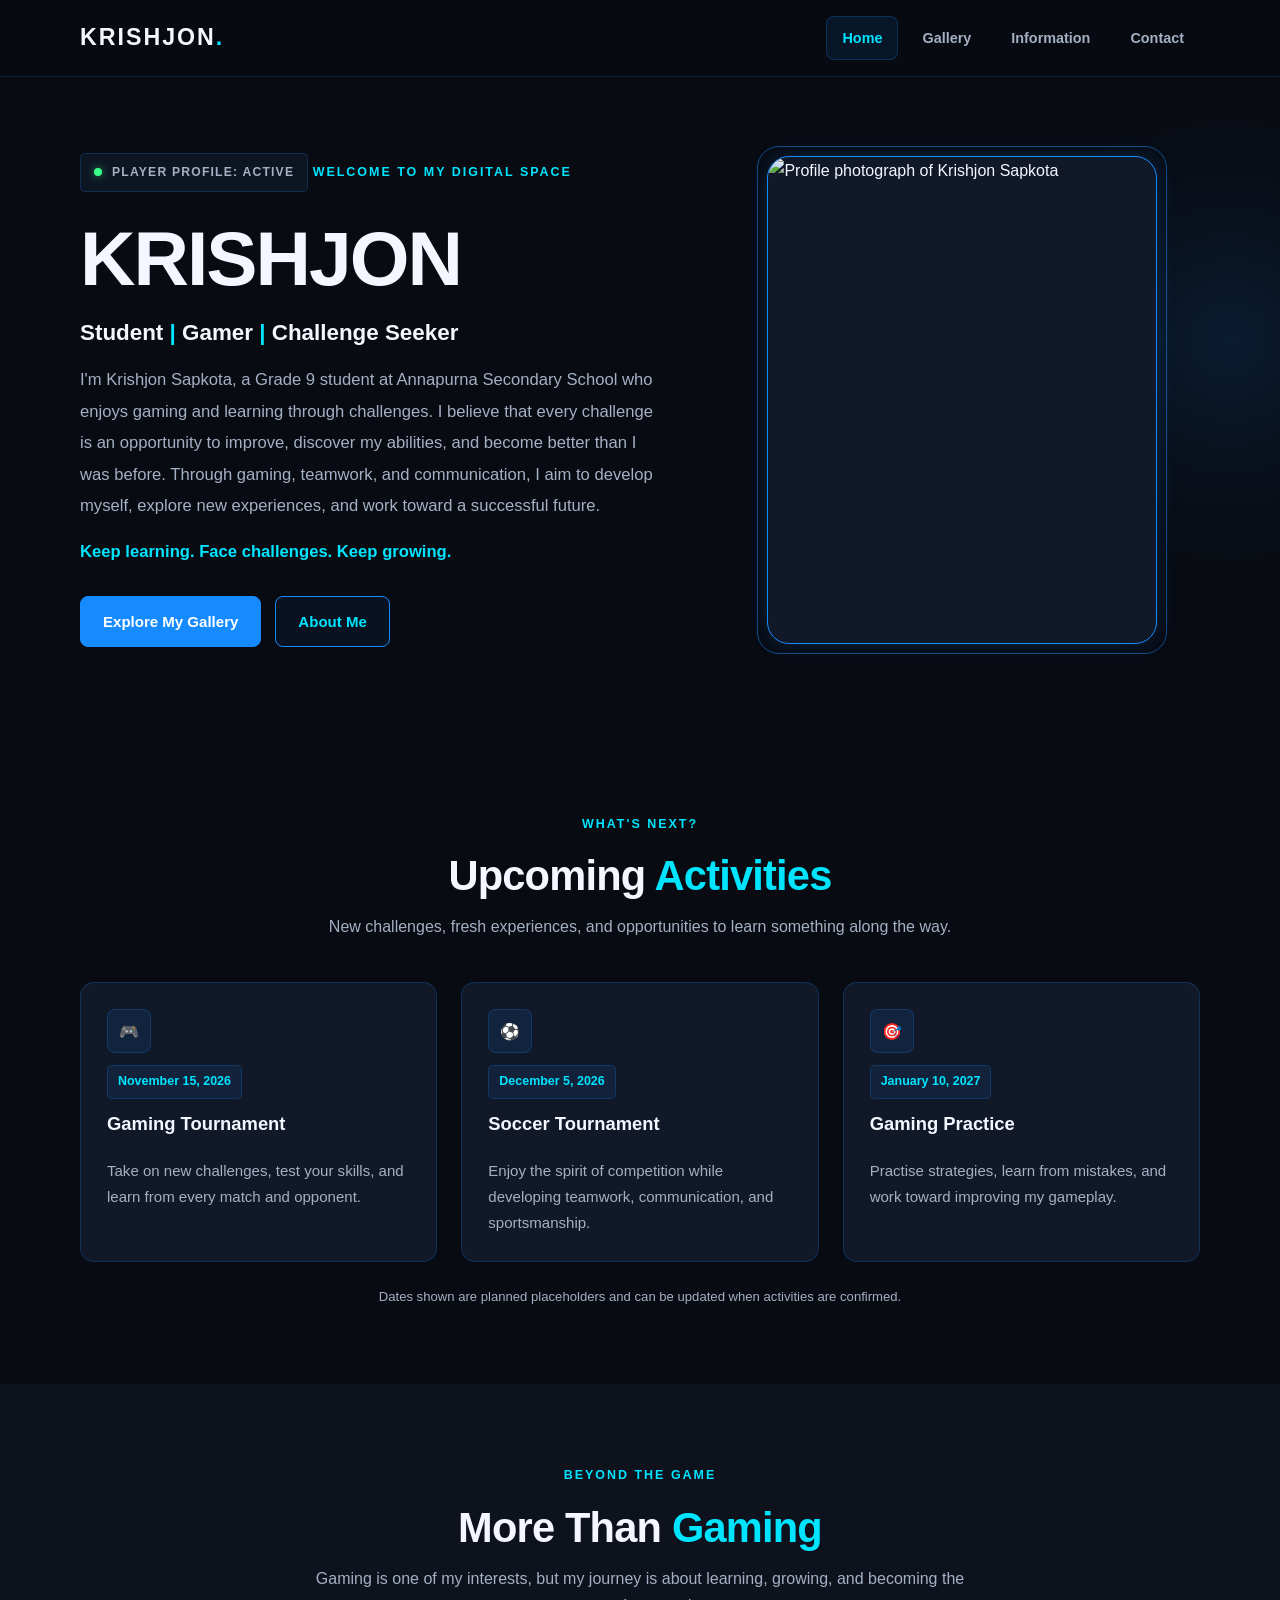
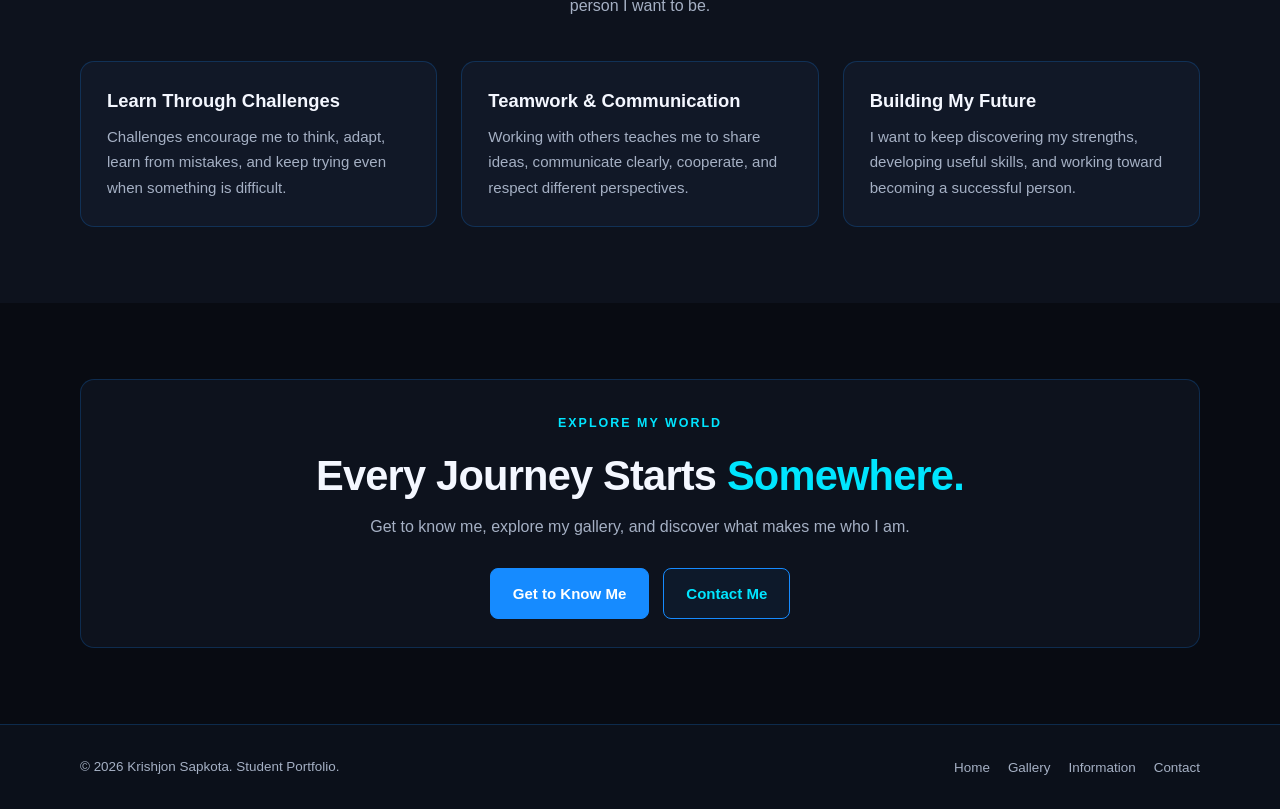
==== index.html @ f5bf1906 "Create index.html" ====
<!DOCTYPE html>
<html lang="en">

<head>
    <meta charset="UTF-8">

    <meta name="viewport" content="width=device-width, initial-scale=1.0">

    <meta name="description"
        content="Welcome to Krishjon Sapkota's personal portfolio. Discover his interests, gaming activities, education, and goals.">

    <meta name="theme-color" content="#080B12">

    <title>KRISHJON | Home</title>

    <link rel="stylesheet" href="style.css">
</head>

<body>

    <!-- Skip link for keyboard accessibility -->
    <a class="skip-link" href="#main-content">
        Skip to main content
    </a>


    <!-- ==============================
         NAVIGATION BAR
    =============================== -->

    <header class="navbar">

        <nav class="nav-container" aria-label="Main navigation">

            <!-- Website brand -->
            <a href="index.html" class="logo" aria-label="KRISHJON Home">
                KRISHJON<span class="accent">.</span>
            </a>


            <!-- Main navigation links -->
            <ul class="nav-links">

                <li>
                    <a href="index.html" class="active" aria-current="page">
                        Home
                    </a>
                </li>

                <li>
                    <a href="gallery.html">
                        Gallery
                    </a>
                </li>

                <li>
                    <a href="information.html">
                        Information
                    </a>
                </li>

                <li>
                    <a href="contact.html">
                        Contact
                    </a>
                </li>

            </ul>

        </nav>

    </header>



    <!-- ==============================
         MAIN CONTENT
    =============================== -->

    <main id="main-content">


        <!-- ==============================
             HERO / WELCOME SECTION
        =============================== -->

        <section class="hero">

            <div class="container hero-grid">


                <!-- Introduction -->
                <div class="hero-content">

                    <!-- Gaming status -->
                    <div class="player-status">

                        <span class="status-dot"
                            aria-hidden="true"></span>

                        <span>Player Profile: Active</span>

                    </div>


                    <!-- Main heading -->
                    <p class="eyebrow">
                        Welcome to my digital space
                    </p>

                    <h1 class="hero-title">
                        KRISHJON
                    </h1>


                    <!-- Student identity -->
                    <h2 class="hero-intro">
                        Student <span class="accent">|</span>
                        Gamer <span class="accent">|</span>
                        Challenge Seeker
                    </h2>


                    <!-- Personal introduction -->
                    <p class="hero-description">

                        I'm Krishjon Sapkota, a Grade 9 student at
                        Annapurna Secondary School who enjoys gaming
                        and learning through challenges.

                        I believe that every challenge is an
                        opportunity to improve, discover my abilities,
                        and become better than I was before.

                        Through gaming, teamwork, and communication,
                        I aim to develop myself, explore new
                        experiences, and work toward a successful future.

                    </p>


                    <!-- Personal motto -->
                    <p class="hero-description" style="margin-top: 14px;">

                        <strong class="accent">
                            Keep learning. Face challenges. Keep growing.
                        </strong>

                    </p>


                    <!-- Navigation buttons -->
                    <div class="button-group">

                        <a href="gallery.html" class="btn btn-primary">
                            Explore My Gallery
                        </a>

                        <a href="information.html"
                            class="btn btn-secondary">

                            About Me

                        </a>

                    </div>

                </div>



                <!-- Profile photograph -->
                <div class="hero-image-wrapper">

                    <!--
                        Replace profile.webp with your actual
                        photograph's filename if it is different.

                        Keep your photograph inside the images folder.
                    -->

                    <img
                        src="images/profile.webp"
                        alt="Profile photograph of Krishjon Sapkota"
                        class="hero-image"
                        width="600"
                        height="750"
                        fetchpriority="high"
                    >

                </div>


            </div>

        </section>



        <!-- ==============================
             UPCOMING ACTIVITIES
        =============================== -->

        <section class="section" id="activities">

            <div class="container">


                <!-- Section heading -->
                <div class="section-header">

                    <span class="eyebrow">
                        What's Next?
                    </span>

                    <h2 class="section-title">
                        Upcoming <span class="accent">Activities</span>
                    </h2>

                    <p class="section-description">

                        New challenges, fresh experiences, and
                        opportunities to learn something along the way.

                    </p>

                </div>



                <!-- Activity cards -->
                <div class="card-grid">


                    <!-- Activity 1 -->
                    <article class="card activity-card">

                        <div class="activity-icon"
                            aria-hidden="true">

                            🎮

                        </div>

                        <span class="activity-date">
                            November 15, 2026
                        </span>

                        <h3 class="card-title">
                            Gaming Tournament
                        </h3>

                        <p class="card-description">

                            Take on new challenges, test your skills,
                            and learn from every match and opponent.

                        </p>

                    </article>



                    <!-- Activity 2 -->
                    <article class="card activity-card">

                        <div class="activity-icon"
                            aria-hidden="true">

                            ⚽

                        </div>

                        <span class="activity-date">
                            December 5, 2026
                        </span>

                        <h3 class="card-title">
                            Soccer Tournament
                        </h3>

                        <p class="card-description">

                            Enjoy the spirit of competition while
                            developing teamwork, communication,
                            and sportsmanship.

                        </p>

                    </article>



                    <!-- Activity 3 -->
                    <article class="card activity-card">

                        <div class="activity-icon"
                            aria-hidden="true">

                            🎯

                        </div>

                        <span class="activity-date">
                            January 10, 2027
                        </span>

                        <h3 class="card-title">
                            Gaming Practice
                        </h3>

                        <p class="card-description">

                            Practise strategies, learn from mistakes,
                            and work toward improving my gameplay.

                        </p>

                    </article>


                </div>


                <!-- Small clarification about the dates -->
                <p class="section-description text-center"
                    style="margin-top: 24px; font-size: 0.82rem;">

                    Dates shown are planned placeholders and can
                    be updated when activities are confirmed.

                </p>


            </div>

        </section>



        <!-- ==============================
             PERSONAL VALUES SECTION
        =============================== -->

        <section class="section"
            style="background-color: var(--bg-secondary);">

            <div class="container">


                <div class="section-header">

                    <span class="eyebrow">
                        Beyond the Game
                    </span>

                    <h2 class="section-title">
                        More Than <span class="accent">Gaming</span>
                    </h2>

                    <p class="section-description">

                        Gaming is one of my interests, but my journey
                        is about learning, growing, and becoming
                        the person I want to be.

                    </p>

                </div>



                <div class="card-grid">


                    <!-- Value 1 -->
                    <article class="card">

                        <h3 class="card-title">
                            Learn Through Challenges
                        </h3>

                        <p class="card-description">

                            Challenges encourage me to think,
                            adapt, learn from mistakes, and keep trying
                            even when something is difficult.

                        </p>

                    </article>



                    <!-- Value 2 -->
                    <article class="card">

                        <h3 class="card-title">
                            Teamwork & Communication
                        </h3>

                        <p class="card-description">

                            Working with others teaches me to share
                            ideas, communicate clearly, cooperate,
                            and respect different perspectives.

                        </p>

                    </article>



                    <!-- Value 3 -->
                    <article class="card">

                        <h3 class="card-title">
                            Building My Future
                        </h3>

                        <p class="card-description">

                            I want to keep discovering my strengths,
                            developing useful skills, and working
                            toward becoming a successful person.

                        </p>

                    </article>


                </div>

            </div>

        </section>



        <!-- ==============================
             FINAL CALL TO ACTION
        =============================== -->

        <section class="section">

            <div class="container">

                <div class="neon-panel text-center">

                    <span class="eyebrow">
                        Explore My World
                    </span>

                    <h2 class="section-title">
                        Every Journey Starts <span class="accent">Somewhere.</span>
                    </h2>

                    <p class="section-description">

                        Get to know me, explore my gallery,
                        and discover what makes me who I am.

                    </p>


                    <div class="button-group"
                        style="justify-content: center;">

                        <a href="information.html"
                            class="btn btn-primary">

                            Get to Know Me

                        </a>

                        <a href="contact.html"
                            class="btn btn-secondary">

                            Contact Me

                        </a>

                    </div>

                </div>

            </div>

        </section>


    </main>



    <!-- ==============================
         FOOTER
    =============================== -->

    <footer class="footer">

        <div class="footer-container">


            <!-- Copyright and ownership -->
            <p class="footer-copy">

                &copy; 2026 Krishjon Sapkota.
                Student Portfolio.

            </p>



            <!-- Footer navigation -->
            <nav aria-label="Footer navigation">

                <ul class="footer-links">

                    <li>
                        <a href="index.html" aria-current="page">
                            Home
                        </a>
                    </li>

                    <li>
                        <a href="gallery.html">
                            Gallery
                        </a>
                    </li>

                    <li>
                        <a href="information.html">
                            Information
                        </a>
                    </li>

                    <li>
                        <a href="contact.html">
                            Contact
                        </a>
                    </li>

                </ul>

            </nav>


        </div>

    </footer>


</body>

  </html>
---- style.css ----
/* =====================================================
   KRISHJON — CYBERPUNK NEON PORTFOLIO
   Shared stylesheet for all four HTML pages
   Theme: Black + Electric Blue + Neon Cyan
   Technologies: HTML5 + CSS3
===================================================== */


/* =====================================================
   1. DESIGN VARIABLES
===================================================== */

:root {
    /* Main colors */
    --bg: #080B12;
    --bg-secondary: #0D121D;
    --surface: #111827;
    --surface-hover: #172338;

    /* Neon colors */
    --blue: #168BFF;
    --blue-dark: #0865C9;
    --cyan: #00E5FF;
    --green: #39FF88;

    /* Text colors */
    --text: #F4F7FF;
    --text-muted: #A5B0C4;
    --text-dark: #65738B;

    /* Borders and effects */
    --border: rgba(22, 139, 255, 0.22);
    --border-hover: rgba(0, 229, 255, 0.65);
    --blue-glow: 0 0 20px rgba(22, 139, 255, 0.18);
    --cyan-glow: 0 0 20px rgba(0, 229, 255, 0.20);

    /* Layout */
    --container: 1120px;
    --navbar-height: 76px;

    /* Corners */
    --radius-small: 8px;
    --radius-medium: 14px;
    --radius-large: 22px;

    /* Animation */
    --transition: 0.25s ease;
}


/* =====================================================
   2. RESET AND GLOBAL STYLES
===================================================== */

* {
    margin: 0;
    padding: 0;
    box-sizing: border-box;
}

html {
    scroll-behavior: smooth;
    scroll-padding-top: calc(var(--navbar-height) + 20px);
}

body {
    min-height: 100vh;
    overflow-x: hidden;

    display: flex;
    flex-direction: column;

    background-color: var(--bg);
    color: var(--text);

    font-family: Arial, Helvetica, sans-serif;
    font-size: 16px;
    line-height: 1.7;

    -webkit-font-smoothing: antialiased;
}

body,
button,
input,
select,
textarea {
    font-family: Arial, Helvetica, sans-serif;
}

main {
    flex: 1;
    width: 100%;
}

img {
    display: block;
    max-width: 100%;
    height: auto;
}

a {
    color: inherit;
    text-decoration: none;
}

button,
input,
select,
textarea {
    font-size: inherit;
}

button,
select {
    cursor: pointer;
}

button,
a,
input,
select,
textarea {
    -webkit-tap-highlight-color: transparent;
}

ul,
ol {
    list-style-position: inside;
}

::selection {
    color: var(--text);
    background: var(--blue-dark);
}


/* =====================================================
   3. ACCESSIBILITY AND KEYBOARD FOCUS
===================================================== */

a:focus-visible,
button:focus-visible,
input:focus-visible,
select:focus-visible,
textarea:focus-visible {
    outline: 3px solid var(--cyan);
    outline-offset: 4px;
}


/* Skip link: useful for keyboard navigation */

.skip-link {
    position: absolute;
    top: -100px;
    left: 16px;
    z-index: 2000;

    padding: 10px 16px;

    color: var(--text);
    background: var(--blue-dark);

    border-radius: var(--radius-small);
}

.skip-link:focus {
    top: 12px;
}


/* =====================================================
   4. REUSABLE LAYOUT
===================================================== */

.container {
    width: min(var(--container), calc(100% - 48px));
    margin-inline: auto;
}

.section {
    padding-block: 76px;
}

.section-header {
    max-width: 680px;
    margin: 0 auto 42px;
    text-align: center;
}

.section-title {
    margin-bottom: 12px;

    color: var(--text);
    font-size: clamp(1.8rem, 4vw, 2.6rem);
    line-height: 1.2;
    letter-spacing: -0.8px;
}

.section-description {
    color: var(--text-muted);
    font-size: 1rem;
}

.accent {
    color: var(--cyan);
}

.muted {
    color: var(--text-muted);
}

.text-center {
    text-align: center;
}


/* Small decorative label */

.eyebrow {
    display: inline-block;
    margin-bottom: 16px;

    color: var(--cyan);

    font-size: 0.78rem;
    font-weight: 700;
    letter-spacing: 2px;
    text-transform: uppercase;
}


/* =====================================================
   5. NAVIGATION BAR
===================================================== */

.navbar {
    position: sticky;
    top: 0;
    z-index: 1000;

    width: 100%;
    min-height: var(--navbar-height);

    background: rgba(8, 11, 18, 0.94);
    border-bottom: 1px solid var(--border);

    backdrop-filter: blur(16px);
    -webkit-backdrop-filter: blur(16px);
}

.nav-container {
    width: min(var(--container), calc(100% - 48px));
    min-height: var(--navbar-height);
    margin-inline: auto;

    display: flex;
    align-items: center;
    justify-content: space-between;
    gap: 24px;
}


/* Website brand */

.logo {
    flex-shrink: 0;

    color: var(--text);

    font-size: 1.45rem;
    font-weight: 900;
    letter-spacing: 2px;
    line-height: 1.2;

    transition: color var(--transition);
}

.logo:hover {
    color: var(--cyan);
}


/* Navigation links */

.nav-links {
    display: flex;
    align-items: center;
    justify-content: flex-end;
    gap: 8px;

    padding: 0;
    margin: 0;

    list-style: none;
}

.nav-links a {
    display: inline-flex;
    align-items: center;
    justify-content: center;

    min-height: 42px;
    padding: 9px 15px;

    color: var(--text-muted);

    font-size: 0.9rem;
    font-weight: 600;

    border: 1px solid transparent;
    border-radius: var(--radius-small);

    transition:
        color var(--transition),
        background-color var(--transition),
        border-color var(--transition);
}


/* Hover and current-page states */

.nav-links a:hover {
    color: var(--cyan);
    background: rgba(22, 139, 255, 0.08);
    border-color: var(--border);
}

/*
   Add class="active" to the current page's
   navigation link in each HTML file.
*/

.nav-links a.active {
    color: var(--cyan);
    background: rgba(22, 139, 255, 0.10);
    border-color: var(--border);
}


/* =====================================================
   6. BUTTONS
===================================================== */

.btn {
    display: inline-flex;
    align-items: center;
    justify-content: center;
    gap: 9px;

    min-height: 46px;
    padding: 12px 22px;

    color: var(--text);
    background: transparent;

    font-size: 0.94rem;
    font-weight: 700;
    text-align: center;

    border: 1px solid var(--blue);
    border-radius: var(--radius-small);

    cursor: pointer;

    transition:
        color var(--transition),
        background-color var(--transition),
        border-color var(--transition),
        box-shadow var(--transition),
        transform var(--transition);
}


/* Primary button */

.btn-primary {
    color: #FFFFFF;
    background: var(--blue);
    border-color: var(--blue);
}

.btn-primary:hover {
    background: var(--blue-dark);
    border-color: var(--cyan);
    box-shadow: var(--blue-glow);
}


/* Secondary button */

.btn-secondary {
    color: var(--cyan);
    background: rgba(22, 139, 255, 0.06);
}

.btn-secondary:hover {
    background: rgba(22, 139, 255, 0.16);
    border-color: var(--cyan);
    box-shadow: var(--cyan-glow);
}


/* Button groups */

.button-group {
    display: flex;
    flex-wrap: wrap;
    align-items: center;
    gap: 14px;
    margin-top: 28px;
}


/* =====================================================
   7. HOME PAGE — HERO SECTION
===================================================== */

.hero {
    position: relative;
    isolation: isolate;

    padding-block: 76px 86px;
    overflow: hidden;
}


/* Subtle background decoration */

.hero::before {
    content: "";

    position: absolute;
    top: 5%;
    right: -180px;
    z-index: -1;

    width: 460px;
    height: 460px;

    background: radial-gradient(
        circle,
        rgba(22, 139, 255, 0.13) 0%,
        rgba(22, 139, 255, 0.04) 42%,
        transparent 72%
    );

    pointer-events: none;
}

.hero-grid {
    display: grid;
    grid-template-columns: 1.1fr 0.9fr;
    align-items: center;
    gap: 64px;
}


/* Hero text */

.hero-content {
    min-width: 0;
}

.hero-title {
    margin-bottom: 18px;

    color: var(--text);

    font-size: clamp(2.7rem, 6vw, 5rem);
    font-weight: 900;
    line-height: 1.05;
    letter-spacing: -2px;

    overflow-wrap: anywhere;
}

.hero-title .accent {
    display: inline-block;
}

.hero-description {
    max-width: 580px;

    color: var(--text-muted);
    font-size: 1.04rem;
    line-height: 1.9;
}


/* Introductory text */

.hero-intro {
    margin-bottom: 14px;

    color: var(--text);

    font-size: clamp(1.1rem, 2.2vw, 1.4rem);
    font-weight: 600;
    line-height: 1.5;
}


/* =====================================================
   8. GAMING STATUS INDICATOR
===================================================== */

.player-status {
    display: inline-flex;
    align-items: center;
    gap: 10px;

    margin-bottom: 26px;
    padding: 8px 13px;

    color: var(--text-muted);
    background: rgba(17, 24, 39, 0.8);

    font-size: 0.76rem;
    font-weight: 700;
    letter-spacing: 1.2px;
    text-transform: uppercase;

    border: 1px solid var(--border);
    border-radius: 5px;
}


/* The small green circle */

.status-dot {
    display: inline-block;
    flex: 0 0 8px;

    width: 8px;
    height: 8px;

    background: var(--green);
    border-radius: 50%;

    box-shadow: 0 0 8px rgba(57, 255, 136, 0.55);
}


/* =====================================================
   9. PROFILE IMAGE
===================================================== */

.hero-image-wrapper {
    position: relative;
    width: 100%;
    max-width: 390px;
    margin-inline: auto;
}


/* Blue frame behind the photo */

.hero-image-wrapper::before {
    content: "";

    position: absolute;
    inset: -10px;

    border: 1px solid rgba(22, 139, 255, 0.50);
    border-radius: var(--radius-large);

    pointer-events: none;
}


/* Photo */

.hero-image {
    position: relative;

    width: 100%;
    aspect-ratio: 4 / 5;
    object-fit: cover;
    object-position: center;

    background: var(--surface);

    border: 1px solid var(--blue);
    border-radius: var(--radius-large);

    box-shadow: var(--blue-glow);
}


/* =====================================================
   10. GENERAL CARDS
===================================================== */

.card-grid {
    display: grid;
    grid-template-columns: repeat(3, minmax(0, 1fr));
    gap: 24px;
}

.card {
    min-width: 0;
    padding: 26px;

    background: var(--surface);
    border: 1px solid var(--border);
    border-radius: var(--radius-medium);

    transition:
        background-color var(--transition),
        border-color var(--transition),
        box-shadow var(--transition),
        transform var(--transition);
}

.card:hover {
    background: var(--surface-hover);
    border-color: var(--border-hover);
    box-shadow: var(--blue-glow);
}

.card-title {
    margin-bottom: 10px;

    color: var(--text);
    font-size: 1.15rem;
    line-height: 1.4;
}

.card-description {
    color: var(--text-muted);
    font-size: 0.94rem;
}


/* =====================================================
   11. UPCOMING ACTIVITIES
===================================================== */

.activity-card {
    display: flex;
    flex-direction: column;
    align-items: flex-start;
    gap: 12px;
}

.activity-date {
    display: inline-block;

    padding: 5px 10px;

    color: var(--cyan);
    background: rgba(22, 139, 255, 0.09);

    font-size: 0.78rem;
    font-weight: 700;

    border: 1px solid var(--border);
    border-radius: 5px;
}

.activity-icon {
    display: flex;
    align-items: center;
    justify-content: center;

    width: 44px;
    height: 44px;

    color: var(--cyan);
    background: rgba(22, 139, 255, 0.10);

    border: 1px solid var(--border);
    border-radius: var(--radius-small);
}


/* =====================================================
   12. GALLERY PAGE
===================================================== */

.gallery-grid {
    display: grid;
    grid-template-columns: repeat(3, minmax(0, 1fr));
    gap: 24px;
}


/* Image frame */

.gallery-item {
    position: relative;
    min-width: 0;
    overflow: hidden;

    aspect-ratio: 4 / 5;

    background: var(--surface);
    border: 1px solid var(--border);
    border-radius: var(--radius-medium);

    transition:
        border-color var(--transition),
        box-shadow var(--transition);
}


/* Images fill their frames */

.gallery-item img {
    width: 100%;
    height: 100%;

    object-fit: cover;

    transition: transform 0.35s ease;
}


/* Hover effect for devices that support hovering */

@media (hover: hover) and (pointer: fine) {
    .gallery-item:hover {
        border-color: var(--cyan);
        box-shadow: var(--blue-glow);
    }

    .gallery-item:hover img {
        transform: scale(1.035);
    }
}


/* =====================================================
   13. INFORMATION PAGE
===================================================== */

.info-panel {
    padding: 30px;

    background: var(--surface);
    border: 1px solid var(--border);
    border-radius: var(--radius-medium);
}

.info-table-wrapper {
    width: 100%;
    overflow-x: auto;

    border: 1px solid var(--border);
    border-radius: var(--radius-small);
}

.info-table {
    width: 100%;
    border-collapse: collapse;
    text-align: left;
}

.info-table th,
.info-table td {
    padding: 16px 20px;

    border-bottom: 1px solid var(--border);
    overflow-wrap: anywhere;
}

.info-table th {
    width: 35%;

    color: var(--cyan);
    background: rgba(22, 139, 255, 0.07);

    font-size: 0.9rem;
    font-weight: 700;
}

.info-table td {
    color: var(--text-muted);
    background: var(--surface);
}

.info-table tr:last-child th,
.info-table tr:last-child td {
    border-bottom: none;
}


/* =====================================================
   14. CONTACT PAGE — FORM
===================================================== */

.contact-layout {
    display: grid;
    grid-template-columns: minmax(0, 1fr) minmax(0, 1fr);
    align-items: start;
    gap: 32px;
}

.contact-panel {
    min-width: 0;
    padding: 30px;

    background: var(--surface);
    border: 1px solid var(--border);
    border-radius: var(--radius-medium);
}

.contact-form {
    display: flex;
    flex-direction: column;
    gap: 20px;
}

.form-row {
    display: grid;
    grid-template-columns: repeat(2, minmax(0, 1fr));
    gap: 18px;
}

.form-group {
    display: flex;
    flex-direction: column;
    gap: 8px;
    min-width: 0;
}

.form-group label,
.form-label {
    color: var(--text);
    font-size: 0.9rem;
    font-weight: 600;
}


/* Text fields */

.form-group input,
.form-group select,
.form-group textarea {
    width: 100%;
    min-width: 0;
    min-height: 46px;
    padding: 12px 14px;

    color: var(--text);
    background: var(--bg-secondary);

    border: 1px solid rgba(165, 176, 196, 0.22);
    border-radius: var(--radius-small);

    transition:
        border-color var(--transition),
        box-shadow var(--transition);
}


/* Placeholder text */

.form-group input::placeholder,
.form-group textarea::placeholder {
    color: var(--text-dark);
    opacity: 1;
}


/* Focus state */

.form-group input:focus,
.form-group select:focus,
.form-group textarea:focus {
    outline: none;

    border-color: var(--cyan);
    box-shadow: 0 0 0 3px rgba(0, 229, 255, 0.08);
}


/* Dropdown options */

.form-group select option {
    color: var(--text);
    background: var(--bg-secondary);
}


/* Message field */

.form-group textarea {
    min-height: 140px;
    resize: vertical;
}


/* Radio button group */

.radio-group {
    display: flex;
    flex-wrap: wrap;
    gap: 16px;
}

.radio-option {
    display: inline-flex;
    align-items: center;
    gap: 9px;

    color: var(--text-muted);
    font-size: 0.92rem;

    cursor: pointer;
}

.radio-option input {
    width: 17px;
    height: 17px;

    accent-color: var(--blue);
}


/* Submit button */

.contact-form .btn {
    width: 100%;
    margin-top: 4px;
}


/* =====================================================
   15. SOCIAL MEDIA LINKS
===================================================== */

.social-links {
    display: flex;
    flex-wrap: wrap;
    align-items: center;
    gap: 14px;
}

.social-link {
    display: inline-flex;
    align-items: center;
    justify-content: center;
    gap: 10px;

    min-height: 46px;
    padding: 10px 15px;

    color: var(--text-muted);
    background: var(--surface);

    border: 1px solid var(--border);
    border-radius: var(--radius-small);

    transition:
        color var(--transition),
        border-color var(--transition),
        background-color var(--transition);
}

.social-link:hover {
    color: var(--cyan);
    background: var(--surface-hover);
    border-color: var(--cyan);
}


/* Original social logos */

.social-icon {
    display: block;
    flex: 0 0 24px;

    width: 24px;
    height: 24px;

    object-fit: contain;
}


/* =====================================================
   16. FOOTER
===================================================== */

.footer {
    margin-top: auto;
    padding-block: 28px;

    background: #0B101A;
    border-top: 1px solid var(--border);
}

.footer-container {
    width: min(var(--container), calc(100% - 48px));
    margin-inline: auto;

    display: flex;
    align-items: center;
    justify-content: space-between;
    gap: 24px;
}

.footer-copy {
    color: var(--text-muted);
    font-size: 0.84rem;
}

.footer-links {
    display: flex;
    flex-wrap: wrap;
    align-items: center;
    gap: 18px;

    padding: 0;
    margin: 0;

    list-style: none;
}

.footer-links a {
    color: var(--text-muted);
    font-size: 0.84rem;

    transition: color var(--transition);
}

.footer-links a:hover {
    color: var(--cyan);
}


/* =====================================================
   17. SMALL DECORATIVE ELEMENTS
===================================================== */

/* A subtle blue divider */

.neon-divider {
    width: 64px;
    height: 3px;
    margin: 18px 0;

    background: var(--blue);
    border-radius: 3px;

    box-shadow: 0 0 10px rgba(22, 139, 255, 0.25);
}


/* Optional bordered section */

.neon-panel {
    padding: 28px;

    background: var(--bg-secondary);
    border: 1px solid var(--border);
    border-radius: var(--radius-medium);
}


/* =====================================================
   18. TABLET RESPONSIVENESS
===================================================== */

@media (max-width: 900px) {

    :root {
        --navbar-height: 70px;
    }

    .container,
    .nav-container,
    .footer-container {
        width: min(100% - 36px, var(--container));
    }

    .section {
        padding-block: 60px;
    }

    .hero {
        padding-block: 62px 70px;
    }

    .hero-grid {
        grid-template-columns: minmax(0, 1fr) minmax(0, 0.8fr);
        gap: 36px;
    }

    .hero-title {
        font-size: clamp(2.4rem, 5.5vw, 4rem);
        letter-spacing: -1.5px;
    }

    .card-grid {
        gap: 18px;
    }

    .card {
        padding: 22px;
    }

    .gallery-grid {
        gap: 18px;
    }

    .contact-layout {
        gap: 22px;
    }

    .contact-panel,
    .info-panel {
        padding: 24px;
    }
}


/* =====================================================
   19. MOBILE RESPONSIVENESS
===================================================== */

@media (max-width: 650px) {

    :root {
        --navbar-height: auto;
    }

    .container,
    .nav-container,
    .footer-container {
        width: calc(100% - 32px);
    }

    /* Navigation */

    .navbar {
        position: relative;
    }

    .nav-container {
        flex-direction: column;
        align-items: stretch;
        gap: 12px;

        padding-block: 16px;
    }

    .logo {
        align-self: center;
        font-size: 1.35rem;
    }

    .nav-links {
        display: grid;
        grid-template-columns: repeat(4, minmax(0, 1fr));
        gap: 4px;
        width: 100%;
    }

    .nav-links a {
        width: 100%;
        min-height: 42px;
        padding: 9px 3px;

        font-size: 0.78rem;
        text-align: center;
    }


    /* Sections */

    .section {
        padding-block: 48px;
    }

    .section-header {
        margin-bottom: 30px;
    }


    /* Home hero */

    .hero {
        padding-block: 46px 54px;
    }

    .hero-grid {
        grid-template-columns: minmax(0, 1fr);
        gap: 42px;
    }

    .hero-content {
        text-align: center;
    }

    .hero-title {
        font-size: clamp(2.4rem, 11vw, 3.6rem);
        letter-spacing: -1px;
    }

    .hero-description {
        margin-inline: auto;
        font-size: 0.97rem;
    }

    .player-status {
        margin-bottom: 22px;
        font-size: 0.7rem;
    }

    .button-group {
        justify-content: center;
    }

    .hero-image-wrapper {
        width: min(82%, 320px);
    }


    /* Cards */

    .card-grid {
        grid-template-columns: minmax(0, 1fr);
        gap: 16px;
    }

    .card {
        padding: 22px;
    }


    /* Gallery */

    .gallery-grid {
        grid-template-columns: repeat(2, minmax(0, 1fr));
        gap: 12px;
    }

    .gallery-item {
        border-radius: var(--radius-small);
    }


    /* Information table */

    .info-panel {
        padding: 16px;
    }

    .info-table th,
    .info-table td {
        padding: 12px 10px;
        font-size: 0.86rem;
    }

    .info-table th {
        width: 38%;
    }


    /* Contact */

    .contact-layout {
        grid-template-columns: minmax(0, 1fr);
        gap: 20px;
    }

    .contact-panel {
        padding: 20px;
    }

    .form-row {
        grid-template-columns: minmax(0, 1fr);
        gap: 18px;
    }

    .social-links {
        gap: 10px;
    }


    /* Footer */

    .footer {
        padding-block: 24px;
    }

    .footer-container {
        flex-direction: column;
        text-align: center;
        gap: 16px;
    }

    .footer-links {
        justify-content: center;
        gap: 14px;
    }
}


/* =====================================================
   20. EXTRA-SMALL PHONES
===================================================== */

@media (max-width: 380px) {

    .container,
    .nav-container,
    .footer-container {
        width: calc(100% - 24px);
    }

    .nav-container {
        gap: 8px;
    }

    .nav-links {
        gap: 2px;
    }

    .nav-links a {
        font-size: 0.70rem;
        padding-inline: 2px;
    }

    .hero-title {
        font-size: 2.25rem;
    }

    .player-status {
        gap: 7px;
        padding: 7px 9px;
        font-size: 0.65rem;
        letter-spacing: 0.8px;
    }

    .button-group {
        flex-direction: column;
        align-items: stretch;
    }

    .button-group .btn {
        width: 100%;
    }

    .gallery-grid {
        gap: 8px;
    }

    .contact-panel {
        padding: 16px;
    }

    .info-table th,
    .info-table td {
        padding: 10px 8px;
        font-size: 0.8rem;
    }
}


/* =====================================================
   21. REDUCED MOTION ACCESSIBILITY
===================================================== */

@media (prefers-reduced-motion: reduce) {

    html {
        scroll-behavior: auto;
    }

    *,
    *::before,
    *::after {
        animation-duration: 0.01ms !important;
        animation-iteration-count: 1 !important;
        transition-duration: 0.01ms !important;
    }
}
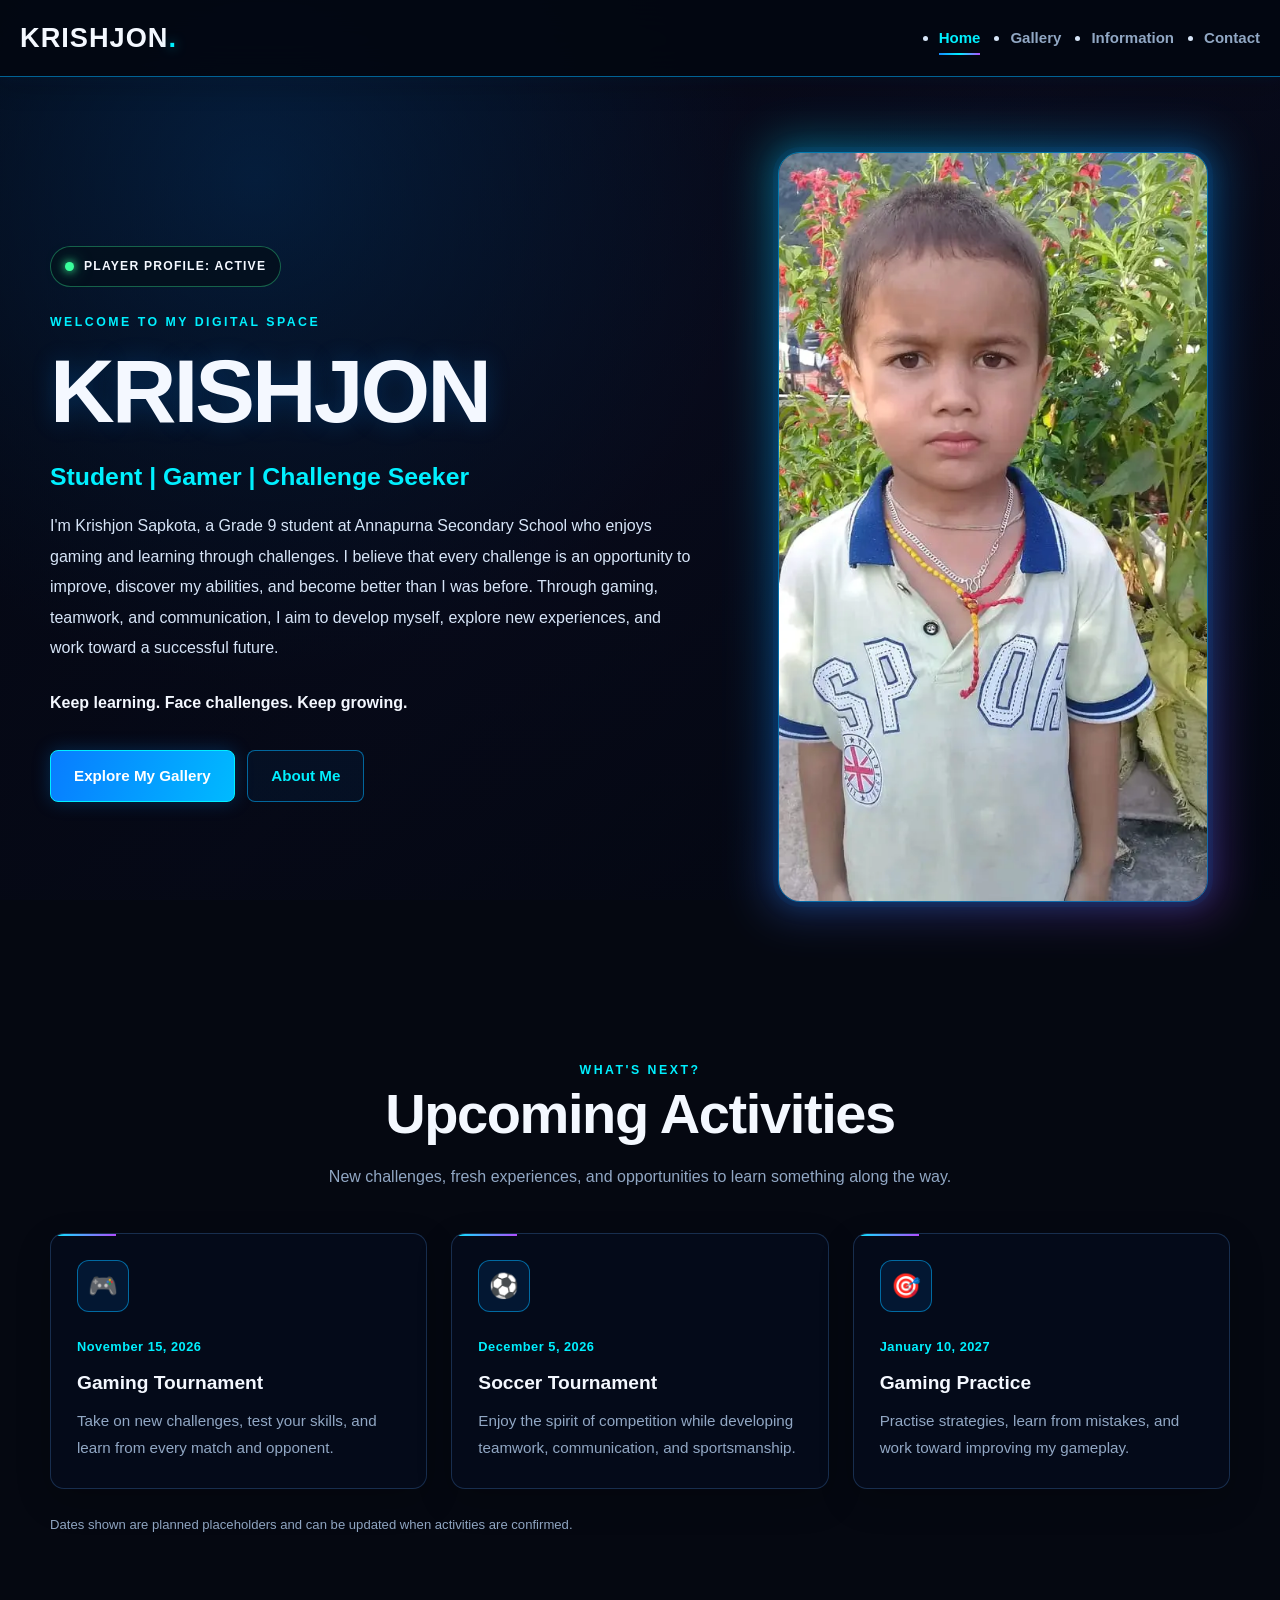
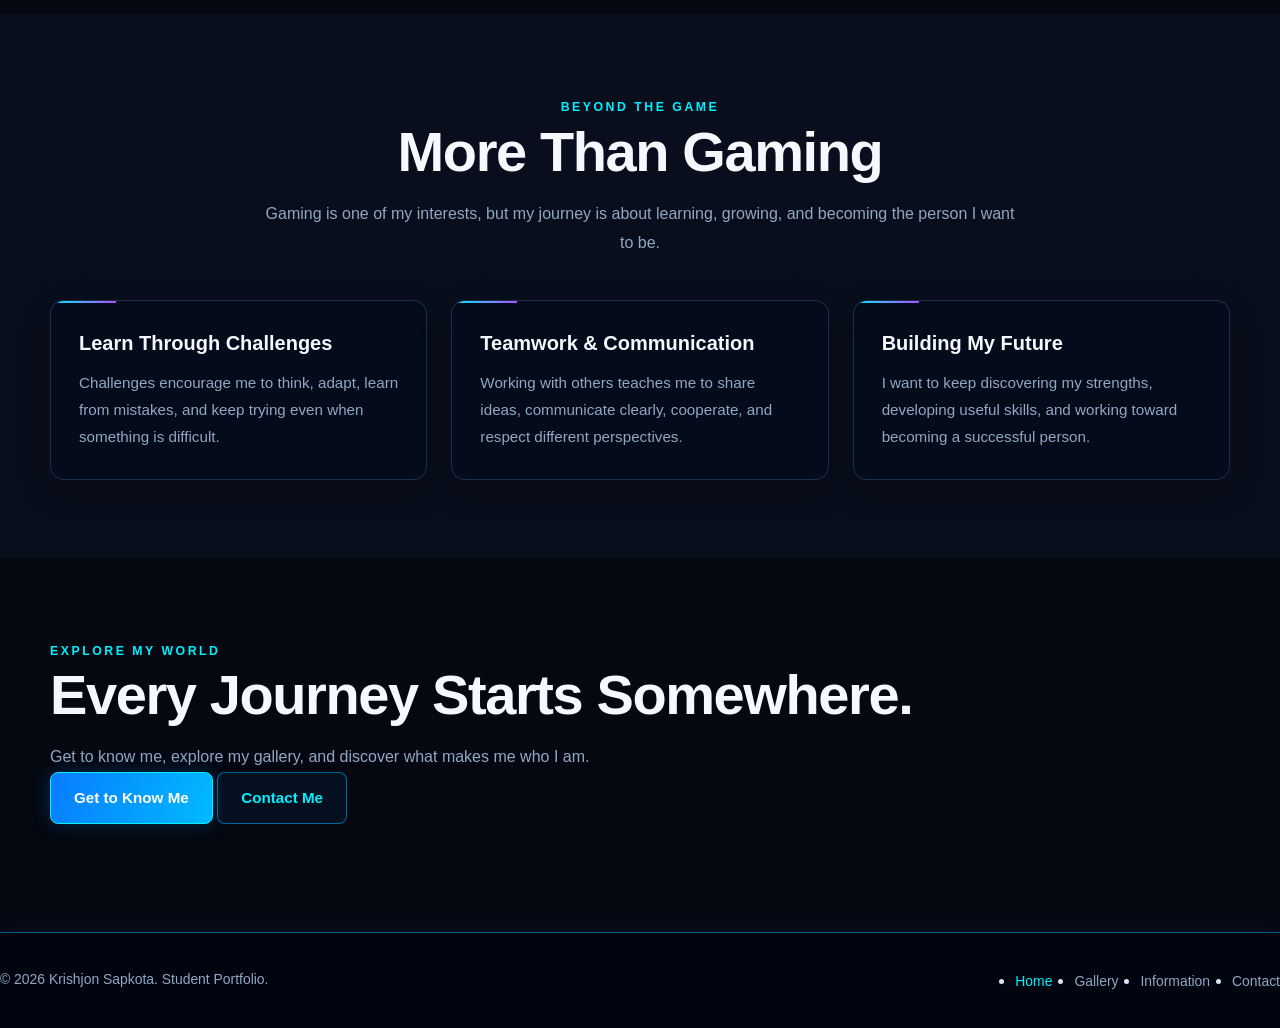
==== commit 32a369c5: "Update index.html" ====
--- a/index.html
+++ b/index.html
@@ -180,7 +180,7 @@
                     -->
 
                     <img
-                        src="images/profile.webp"
+                        src="Images/a9618a5b59e84965aed698ec188b7beb.webp"
                         alt="Profile photograph of Krishjon Sapkota"
                         class="hero-image"
                         width="600"
--- a/style.css
+++ b/style.css
@@ -1,1381 +1,1721 @@
-/* =====================================================
-   KRISHJON — CYBERPUNK NEON PORTFOLIO
-   Shared stylesheet for all four HTML pages
-   Theme: Black + Electric Blue + Neon Cyan
-   Technologies: HTML5 + CSS3
-===================================================== */
-
-
-/* =====================================================
-   1. DESIGN VARIABLES
-===================================================== */
+/* =========================================================
+KRISHJON — CYBERPUNK GAMING PORTFOLIO
+Theme: Neon Blue + Cyan + Purple
+Background: Gaming setups and consoles
+Layout: Responsive across all devices
+========================================================= */
+
+/* =========================================================
+
+1. DESIGN VARIABLES
+   ========================================================= */
 
 :root {
-    /* Main colors */
-    --bg: #080B12;
-    --bg-secondary: #0D121D;
-    --surface: #111827;
-    --surface-hover: #172338;
-
-    /* Neon colors */
-    --blue: #168BFF;
-    --blue-dark: #0865C9;
-    --cyan: #00E5FF;
-    --green: #39FF88;
-
-    /* Text colors */
-    --text: #F4F7FF;
-    --text-muted: #A5B0C4;
-    --text-dark: #65738B;
-
-    /* Borders and effects */
-    --border: rgba(22, 139, 255, 0.22);
-    --border-hover: rgba(0, 229, 255, 0.65);
-    --blue-glow: 0 0 20px rgba(22, 139, 255, 0.18);
-    --cyan-glow: 0 0 20px rgba(0, 229, 255, 0.20);
-
-    /* Layout */
-    --container: 1120px;
-    --navbar-height: 76px;
-
-    /* Corners */
-    --radius-small: 8px;
-    --radius-medium: 14px;
-    --radius-large: 22px;
-
-    /* Animation */
-    --transition: 0.25s ease;
-}
-
-
-/* =====================================================
-   2. RESET AND GLOBAL STYLES
-===================================================== */
+--bg: #050811;
+--bg-secondary: #080e1b;
+
+--panel: rgba(5, 12, 27, 0.91);
+--panel-light: rgba(10, 22, 43, 0.88);
+
+--blue: #168cff;
+--blue-light: #52c8ff;
+--cyan: #00f0ff;
+--purple: #b14dff;
+
+--white: #f4f8ff;
+--text: #d7e5f8;
+--muted: #91a7c4;
+
+--green: #39ff9c;
+
+--border: rgba(0, 174, 255, 0.55);
+--border-soft: rgba(93, 165, 255, 0.23);
+
+--shadow-blue: 0 0 24px rgba(0, 140, 255, 0.20);
+--shadow-cyan: 0 0 28px rgba(0, 240, 255, 0.13);
+--shadow-purple: 0 0 25px rgba(177, 77, 255, 0.15);
+
+--radius-small: 8px;
+--radius-medium: 14px;
+--radius-large: 22px;
+
+--container: 1180px;
+
+--transition: 220ms ease;
+
+}
+
+/* =========================================================
+2. RESET AND BASE STYLES
+========================================================= */
 
 * {
-    margin: 0;
-    padding: 0;
-    box-sizing: border-box;
-}
+  margin: 0;
+  padding: 0;
+  box-sizing: border-box;
+  }
 
 html {
-    scroll-behavior: smooth;
-    scroll-padding-top: calc(var(--navbar-height) + 20px);
+scroll-behavior: smooth;
+scroll-padding-top: 90px;
 }
 
 body {
-    min-height: 100vh;
-    overflow-x: hidden;
-
-    display: flex;
-    flex-direction: column;
-
-    background-color: var(--bg);
-    color: var(--text);
-
-    font-family: Arial, Helvetica, sans-serif;
-    font-size: 16px;
-    line-height: 1.7;
-
-    -webkit-font-smoothing: antialiased;
+min-height: 100vh;
+overflow-x: hidden;
+
+background-color: var(--bg);
+
+background-image:
+    radial-gradient(
+        circle at 15% 20%,
+        rgba(0, 100, 255, 0.13),
+        transparent 35%
+    ),
+    radial-gradient(
+        circle at 85% 65%,
+        rgba(160, 35, 255, 0.12),
+        transparent 35%
+    ),
+    linear-gradient(
+        135deg,
+        #030610,
+        #080e1c 55%,
+        #050713
+    );
+
+background-attachment: fixed;
+background-position: center;
+background-size: cover;
+
+color: var(--text);
+
+font-family:
+    "Segoe UI",
+    Arial,
+    sans-serif;
+
+line-height: 1.7;
+
 }
 
 body,
+input,
+textarea,
+select,
+button {
+font-family:
+"Segoe UI",
+Arial,
+sans-serif;
+}
+
+img {
+display: block;
+max-width: 100%;
+}
+
+a {
+color: inherit;
+text-decoration: none;
+}
+
 button,
 input,
-select,
-textarea {
-    font-family: Arial, Helvetica, sans-serif;
-}
-
-main {
-    flex: 1;
-    width: 100%;
-}
-
-img {
-    display: block;
-    max-width: 100%;
-    height: auto;
-}
-
-a {
-    color: inherit;
-    text-decoration: none;
+textarea,
+select {
+font: inherit;
+}
+
+button,
+select {
+cursor: pointer;
 }
 
 button,
 input,
+textarea,
 select,
-textarea {
-    font-size: inherit;
-}
-
-button,
-select {
-    cursor: pointer;
-}
-
-button,
-a,
-input,
-select,
-textarea {
-    -webkit-tap-highlight-color: transparent;
-}
-
-ul,
-ol {
-    list-style-position: inside;
+a {
+-webkit-tap-highlight-color: transparent;
 }
 
 ::selection {
-    color: var(--text);
-    background: var(--blue-dark);
-}
-
-
-/* =====================================================
-   3. ACCESSIBILITY AND KEYBOARD FOCUS
-===================================================== */
-
-a:focus-visible,
-button:focus-visible,
-input:focus-visible,
-select:focus-visible,
-textarea:focus-visible {
-    outline: 3px solid var(--cyan);
-    outline-offset: 4px;
-}
-
-
-/* Skip link: useful for keyboard navigation */
+color: #ffffff;
+background: rgba(0, 140, 255, 0.65);
+}
+
+/* =========================================================
+3. PAGE-SPECIFIC GAMING BACKGROUNDS
+
+These selectors identify each page using its existing
+HTML elements. You don't need to change the body tags.
+
+Background image paths are relative to this CSS file.
+========================================================= */
+
+body:has(.hero) {
+background-image:
+linear-gradient(
+rgba(3, 7, 17, 0.48),
+rgba(3, 7, 17, 0.80)
+),
+url("images/home-gaming-bg.jpg"),
+radial-gradient(
+circle at 20% 20%,
+#07376d,
+transparent 40%
+),
+linear-gradient(
+135deg,
+#030610,
+#10102a,
+#030610
+);
+
+background-size: cover, cover, cover, cover;
+background-position: center, center, center, center;
+background-attachment: fixed;
+
+}
+
+body:has(.gallery-grid) {
+background-image:
+linear-gradient(
+rgba(3, 7, 17, 0.55),
+rgba(3, 7, 17, 0.83)
+),
+url("images/gallery-gaming-bg.jpg"),
+radial-gradient(
+circle at 80% 20%,
+#35105d,
+transparent 40%
+),
+linear-gradient(
+135deg,
+#030610,
+#10102a,
+#030610
+);
+
+background-size: cover, cover, cover, cover;
+background-position: center, center, center, center;
+background-attachment: fixed;
+
+}
+
+body:has(.info-table) {
+background-image:
+linear-gradient(
+rgba(3, 7, 17, 0.56),
+rgba(3, 7, 17, 0.84)
+),
+url("images/information-gaming-bg.jpg"),
+radial-gradient(
+circle at 20% 20%,
+#063d68,
+transparent 40%
+),
+linear-gradient(
+135deg,
+#030610,
+#10102a,
+#030610
+);
+
+background-size: cover, cover, cover, cover;
+background-position: center, center, center, center;
+background-attachment: fixed;
+
+}
+
+body:has(.contact-layout) {
+background-image:
+linear-gradient(
+rgba(3, 7, 17, 0.50),
+rgba(3, 7, 17, 0.80)
+),
+url("images/contact-gaming-bg.jpg"),
+radial-gradient(
+circle at 80% 15%,
+#311064,
+transparent 40%
+),
+linear-gradient(
+135deg,
+#030610,
+#10102a,
+#030610
+);
+
+background-size: cover, cover, cover, cover;
+background-position: center, center, center, center;
+background-attachment: fixed;
+
+}
+
+/* =========================================================
+4. ACCESSIBILITY
+========================================================= */
 
 .skip-link {
-    position: absolute;
-    top: -100px;
-    left: 16px;
-    z-index: 2000;
-
-    padding: 10px 16px;
-
-    color: var(--text);
-    background: var(--blue-dark);
-
-    border-radius: var(--radius-small);
+position: fixed;
+z-index: 1000;
+
+top: -100px;
+left: 16px;
+
+padding: 10px 16px;
+
+color: var(--white);
+background: var(--blue);
+
+border-radius: var(--radius-small);
+
 }
 
 .skip-link:focus {
-    top: 12px;
-}
-
-
-/* =====================================================
-   4. REUSABLE LAYOUT
-===================================================== */
+top: 12px;
+}
+
+:focus-visible {
+outline: 2px solid var(--cyan);
+outline-offset: 4px;
+}
+
+/* =========================================================
+5. SHARED CONTAINERS
+========================================================= */
 
 .container {
-    width: min(var(--container), calc(100% - 48px));
-    margin-inline: auto;
+width: min(
+var(--container),
+calc(100% - 40px)
+);
+
+margin-inline: auto;
+
 }
 
 .section {
-    padding-block: 76px;
+position: relative;
+padding-block: 78px;
 }
 
 .section-header {
-    max-width: 680px;
-    margin: 0 auto 42px;
-    text-align: center;
+max-width: 760px;
+
+margin: 0 auto 42px;
+
+text-align: center;
+
 }
 
 .section-title {
-    margin-bottom: 12px;
-
-    color: var(--text);
-    font-size: clamp(1.8rem, 4vw, 2.6rem);
-    line-height: 1.2;
+margin-bottom: 16px;
+
+color: var(--white);
+
+font-size: clamp(2rem, 5vw, 3.5rem);
+font-weight: 800;
+line-height: 1.15;
+letter-spacing: -1.4px;
+
+}
+
+.section-description {
+color: var(--muted);
+
+font-size: 1rem;
+line-height: 1.8;
+
+}
+
+.eyebrow {
+margin-bottom: 12px;
+
+color: var(--cyan);
+
+font-size: 0.77rem;
+font-weight: 800;
+
+letter-spacing: 2.5px;
+text-transform: uppercase;
+
+}
+
+.text-accent {
+color: var(--cyan);
+
+text-shadow:
+    0 0 12px rgba(0, 240, 255, 0.45),
+    0 0 30px rgba(0, 140, 255, 0.20);
+
+}
+
+/* =========================================================
+6. NAVIGATION
+========================================================= */
+
+.navbar {
+position: sticky;
+z-index: 100;
+
+top: 0;
+
+background: rgba(3, 7, 17, 0.92);
+
+border-bottom: 1px solid var(--border);
+
+box-shadow:
+    0 5px 28px rgba(0, 0, 0, 0.28),
+    0 1px 15px rgba(0, 140, 255, 0.08);
+
+backdrop-filter: blur(18px);
+-webkit-backdrop-filter: blur(18px);
+
+}
+
+.nav-container {
+width: min(
+1300px,
+calc(100% - 40px)
+);
+
+min-height: 76px;
+
+margin-inline: auto;
+
+display: flex;
+align-items: center;
+justify-content: space-between;
+
+gap: 30px;
+
+}
+
+.logo {
+flex-shrink: 0;
+
+color: var(--white);
+
+font-size: 1.7rem;
+font-weight: 900;
+letter-spacing: 1px;
+
+transition: var(--transition);
+
+}
+
+.logo span {
+color: var(--cyan);
+
+text-shadow:
+    0 0 12px rgba(0, 240, 255, 0.7);
+
+}
+
+.logo:hover {
+text-shadow:
+0 0 18px rgba(0, 140, 255, 0.55);
+}
+
+.nav-links {
+display: flex;
+align-items: center;
+
+gap: 30px;
+
+}
+
+.nav-links a {
+position: relative;
+
+padding-block: 9px;
+
+color: var(--muted);
+
+font-size: 0.94rem;
+font-weight: 600;
+
+transition: var(--transition);
+
+}
+
+.nav-links a::after {
+position: absolute;
+
+right: 0;
+bottom: 0;
+left: 0;
+
+height: 2px;
+
+background: linear-gradient(
+    90deg,
+    var(--blue),
+    var(--cyan),
+    var(--purple)
+);
+
+content: "";
+
+transform: scaleX(0);
+transform-origin: left;
+
+transition: transform var(--transition);
+
+}
+
+.nav-links a:hover,
+.nav-links a.active {
+color: var(--cyan);
+}
+
+.nav-links a:hover::after,
+.nav-links a.active::after {
+transform: scaleX(1);
+}
+
+/* =========================================================
+7. BUTTONS
+========================================================= */
+
+.btn {
+min-height: 48px;
+
+display: inline-flex;
+align-items: center;
+justify-content: center;
+
+gap: 10px;
+
+padding: 12px 23px;
+
+border: 1px solid transparent;
+border-radius: var(--radius-small);
+
+font-size: 0.95rem;
+font-weight: 800;
+
+text-align: center;
+
+transition:
+    transform var(--transition),
+    box-shadow var(--transition),
+    background var(--transition),
+    border-color var(--transition);
+
+}
+
+.btn-primary {
+color: #ffffff;
+
+background: linear-gradient(
+    110deg,
+    #087cff,
+    #00baff
+);
+
+border-color: var(--cyan);
+
+box-shadow:
+    0 0 18px rgba(0, 140, 255, 0.25);
+
+}
+
+.btn-primary:hover {
+transform: translateY(-3px);
+
+box-shadow:
+    0 0 24px rgba(0, 140, 255, 0.45),
+    0 0 35px rgba(0, 240, 255, 0.15);
+
+}
+
+.btn-secondary {
+color: var(--cyan);
+
+background: rgba(0, 140, 255, 0.06);
+
+border-color: var(--border);
+
+}
+
+.btn-secondary:hover {
+background: rgba(0, 140, 255, 0.15);
+
+box-shadow: var(--shadow-blue);
+
+transform: translateY(-3px);
+
+}
+
+/* =========================================================
+8. HOME — HERO
+========================================================= */
+
+.hero {
+position: relative;
+
+min-height: 620px;
+
+display: flex;
+align-items: center;
+
+padding-block: 75px;
+
+}
+
+.hero-grid {
+display: grid;
+
+grid-template-columns:
+    minmax(0, 1.15fr)
+    minmax(280px, 0.85fr);
+
+align-items: center;
+
+gap: 65px;
+
+}
+
+.hero-content {
+position: relative;
+z-index: 2;
+}
+
+.hero-title {
+margin-bottom: 18px;
+
+color: var(--white);
+
+font-size: clamp(3.1rem, 7vw, 5.8rem);
+font-weight: 900;
+
+letter-spacing: -3px;
+line-height: 1.04;
+
+text-shadow:
+    0 0 24px rgba(0, 140, 255, 0.24);
+
+}
+
+.hero-intro {
+margin-bottom: 13px;
+
+color: var(--cyan);
+
+font-size: clamp(1.1rem, 2.5vw, 1.55rem);
+font-weight: 700;
+
+}
+
+.hero-description {
+max-width: 650px;
+
+margin-bottom: 25px;
+
+color: var(--text);
+
+font-size: 1rem;
+line-height: 1.9;
+
+}
+
+.hero-content > p strong {
+color: var(--white);
+}
+
+.hero-content .btn {
+margin: 6px 8px 6px 0;
+}
+
+.hero-image-wrapper {
+position: relative;
+
+width: 100%;
+max-width: 430px;
+
+margin-inline: auto;
+
+isolation: isolate;
+
+}
+
+.hero-image-wrapper::before {
+position: absolute;
+z-index: -1;
+
+inset: -12px;
+
+background: linear-gradient(
+    135deg,
+    var(--cyan),
+    var(--blue),
+    var(--purple)
+);
+
+border-radius: var(--radius-large);
+
+content: "";
+
+filter: blur(22px);
+opacity: 0.30;
+
+}
+
+.hero-image {
+width: 100%;
+
+aspect-ratio: 4 / 5;
+
+object-fit: cover;
+object-position: center;
+
+border: 1px solid var(--border);
+
+border-radius: var(--radius-large);
+
+box-shadow:
+    0 0 0 5px rgba(0, 140, 255, 0.06),
+    var(--shadow-blue);
+
+}
+
+/* =========================================================
+9. PLAYER STATUS
+========================================================= */
+
+.player-status {
+width: fit-content;
+
+display: inline-flex;
+align-items: center;
+
+gap: 10px;
+
+margin-bottom: 25px;
+padding: 9px 14px;
+
+color: var(--white);
+
+background: rgba(4, 16, 28, 0.86);
+
+border: 1px solid rgba(57, 255, 156, 0.35);
+border-radius: 999px;
+
+font-size: 0.76rem;
+font-weight: 800;
+
+letter-spacing: 1.2px;
+text-transform: uppercase;
+
+}
+
+.status-dot {
+width: 9px;
+height: 9px;
+
+display: inline-block;
+flex-shrink: 0;
+
+background: var(--green);
+
+border-radius: 50%;
+
+box-shadow:
+    0 0 8px var(--green),
+    0 0 18px rgba(57, 255, 156, 0.65);
+
+animation: status-pulse 2s ease-in-out infinite;
+
+}
+
+@keyframes status-pulse {
+0%,
+100% {
+opacity: 1;
+}
+
+50% {
+    opacity: 0.55;
+}
+
+}
+
+/* =========================================================
+10. CARDS
+========================================================= */
+
+.card-grid {
+display: grid;
+
+grid-template-columns: repeat(3, minmax(0, 1fr));
+
+gap: 24px;
+
+}
+
+.card {
+position: relative;
+
+padding: 28px;
+
+overflow: hidden;
+
+background: var(--panel);
+
+border: 1px solid var(--border-soft);
+border-radius: var(--radius-medium);
+
+box-shadow:
+    0 12px 35px rgba(0, 0, 0, 0.20);
+
+backdrop-filter: blur(12px);
+-webkit-backdrop-filter: blur(12px);
+
+transition:
+    transform var(--transition),
+    border-color var(--transition),
+    box-shadow var(--transition);
+
+}
+
+.card::before {
+position: absolute;
+
+top: 0;
+left: 0;
+
+width: 65px;
+height: 2px;
+
+background: linear-gradient(
+    90deg,
+    var(--cyan),
+    var(--purple)
+);
+
+content: "";
+
+}
+
+.card:hover {
+transform: translateY(-5px);
+
+border-color: var(--border);
+
+box-shadow:
+    var(--shadow-blue),
+    0 15px 40px rgba(0, 0, 0, 0.25);
+
+}
+
+.card h3 {
+margin-bottom: 12px;
+
+color: var(--white);
+
+font-size: 1.25rem;
+line-height: 1.4;
+
+}
+
+.card p:not(.eyebrow) {
+color: var(--muted);
+
+font-size: 0.95rem;
+line-height: 1.8;
+
+}
+
+/* =========================================================
+11. UPCOMING ACTIVITIES
+========================================================= */
+
+.activity-card {
+position: relative;
+
+padding: 26px;
+
+background: var(--panel);
+
+border: 1px solid var(--border-soft);
+border-radius: var(--radius-medium);
+
+transition: var(--transition);
+
+}
+
+.activity-card:hover {
+transform: translateY(-5px);
+
+border-color: var(--cyan);
+
+box-shadow: var(--shadow-blue);
+
+}
+
+.activity-icon {
+width: 52px;
+height: 52px;
+
+display: grid;
+place-items: center;
+
+margin-bottom: 20px;
+
+color: var(--cyan);
+
+background: rgba(0, 140, 255, 0.11);
+
+border: 1px solid var(--border);
+border-radius: 12px;
+
+font-size: 1.5rem;
+
+}
+
+.activity-date {
+display: inline-block;
+
+margin-bottom: 12px;
+
+color: var(--cyan);
+
+font-size: 0.8rem;
+font-weight: 800;
+
+letter-spacing: 0.5px;
+
+}
+
+.activity-card h3 {
+margin-bottom: 10px;
+
+color: var(--white);
+
+font-size: 1.2rem;
+
+}
+
+.activity-card p {
+color: var(--muted);
+
+font-size: 0.94rem;
+
+}
+
+/* =========================================================
+12. GALLERY
+========================================================= */
+
+.gallery-grid {
+display: grid;
+
+grid-template-columns: repeat(3, minmax(0, 1fr));
+
+gap: 25px;
+
+}
+
+.gallery-item {
+position: relative;
+
+min-width: 0;
+
+overflow: hidden;
+
+aspect-ratio: 4 / 5;
+
+background: var(--panel);
+
+border: 1px solid var(--border);
+border-radius: var(--radius-medium);
+
+box-shadow:
+    0 10px 30px rgba(0, 0, 0, 0.30);
+
+transition:
+    transform var(--transition),
+    border-color var(--transition),
+    box-shadow var(--transition);
+
+}
+
+.gallery-item::after {
+position: absolute;
+
+inset: 0;
+
+background: linear-gradient(
+    145deg,
+    rgba(0, 240, 255, 0.08),
+    transparent 45%,
+    rgba(177, 77, 255, 0.13)
+);
+
+content: "";
+
+pointer-events: none;
+
+transition: opacity var(--transition);
+
+}
+
+.gallery-item img {
+width: 100%;
+height: 100%;
+
+object-fit: cover;
+
+transition:
+    transform 350ms ease,
+    filter 350ms ease;
+
+}
+
+.gallery-item:hover {
+transform: translateY(-5px);
+
+border-color: var(--cyan);
+
+box-shadow:
+    0 0 22px rgba(0, 140, 255, 0.20),
+    0 15px 35px rgba(0, 0, 0, 0.35);
+
+}
+
+.gallery-item:hover img {
+transform: scale(1.045);
+
+filter: brightness(1.08);
+
+}
+
+/* =========================================================
+13. INFORMATION PAGE
+========================================================= */
+
+.info-panel {
+padding: 30px;
+
+background: var(--panel);
+
+border: 1px solid var(--border);
+border-radius: var(--radius-large);
+
+box-shadow: var(--shadow-blue);
+
+backdrop-filter: blur(15px);
+-webkit-backdrop-filter: blur(15px);
+
+}
+
+.info-panel > .section-header {
+margin-bottom: 25px;
+}
+
+.info-panel .section-title {
+font-size: clamp(1.7rem, 4vw, 2.5rem);
+}
+
+.info-table-wrapper {
+width: 100%;
+
+overflow-x: auto;
+
+border: 1px solid var(--border-soft);
+border-radius: var(--radius-small);
+
+}
+
+.info-table {
+width: 100%;
+
+border-collapse: collapse;
+
+text-align: left;
+
+}
+
+.info-table th,
+.info-table td {
+padding: 18px 20px;
+
+border-bottom: 1px solid var(--border-soft);
+
+vertical-align: top;
+
+}
+
+.info-table th {
+width: 32%;
+
+color: var(--cyan);
+
+background: rgba(0, 140, 255, 0.08);
+
+font-weight: 800;
+
+}
+
+.info-table td {
+color: var(--text);
+
+background: rgba(5, 12, 27, 0.40);
+
+}
+
+.info-table tr:last-child th,
+.info-table tr:last-child td {
+border-bottom: none;
+}
+
+.info-table tr {
+transition: background var(--transition);
+}
+
+.info-table tr:hover td {
+background: rgba(0, 140, 255, 0.08);
+}
+
+/* =========================================================
+14. CONTACT PAGE
+========================================================= */
+
+.contact-layout {
+display: grid;
+
+grid-template-columns:
+    minmax(0, 1.45fr)
+    minmax(290px, 0.85fr);
+
+align-items: start;
+
+gap: 24px;
+
+}
+
+.contact-panel {
+min-width: 0;
+
+padding: 30px;
+
+background: var(--panel);
+
+border: 1px solid var(--border);
+border-radius: var(--radius-large);
+
+box-shadow:
+    0 15px 40px rgba(0, 0, 0, 0.25),
+    var(--shadow-blue);
+
+backdrop-filter: blur(16px);
+-webkit-backdrop-filter: blur(16px);
+
+}
+
+.contact-panel h2 {
+margin-bottom: 12px;
+
+color: var(--white);
+
+font-size: clamp(1.45rem, 3vw, 1.9rem);
+line-height: 1.3;
+
+}
+
+.contact-panel > .section-description {
+margin-bottom: 24px;
+}
+
+.contact-form {
+display: grid;
+
+gap: 20px;
+
+}
+
+.form-row {
+display: grid;
+
+grid-template-columns: repeat(2, minmax(0, 1fr));
+
+gap: 18px;
+
+}
+
+.form-group {
+min-width: 0;
+
+display: flex;
+flex-direction: column;
+
+gap: 9px;
+
+border: none;
+
+}
+
+.form-group label,
+.form-group legend {
+color: var(--text);
+
+font-size: 0.91rem;
+font-weight: 700;
+
+}
+
+.form-group legend {
+margin-bottom: 12px;
+}
+
+.form-group input:not([type="radio"]),
+.form-group textarea,
+.form-group select {
+width: 100%;
+min-width: 0;
+
+padding: 13px 15px;
+
+color: var(--white);
+
+background: rgba(2, 8, 20, 0.85);
+
+border: 1px solid rgba(39, 126, 221, 0.65);
+border-radius: var(--radius-small);
+
+outline: none;
+
+transition:
+    border-color var(--transition),
+    box-shadow var(--transition),
+    background var(--transition);
+
+}
+
+.form-group input::placeholder,
+.form-group textarea::placeholder {
+color: #748ba9;
+}
+
+.form-group input:focus,
+.form-group textarea:focus,
+.form-group select:focus {
+background: rgba(3, 13, 30, 0.98);
+
+border-color: var(--cyan);
+
+box-shadow:
+    0 0 0 3px rgba(0, 240, 255, 0.09),
+    0 0 15px rgba(0, 140, 255, 0.10);
+
+}
+
+.form-group textarea {
+min-height: 150px;
+
+resize: vertical;
+
+}
+
+.form-group select {
+color-scheme: dark;
+}
+
+.radio-group {
+display: flex;
+flex-wrap: wrap;
+
+gap: 14px 20px;
+
+}
+
+.radio-option {
+display: inline-flex;
+align-items: center;
+
+gap: 9px;
+
+color: var(--text);
+
+font-size: 0.9rem;
+
+cursor: pointer;
+
+}
+
+.radio-option input[type="radio"] {
+width: 16px;
+height: 16px;
+
+accent-color: var(--cyan);
+
+}
+
+.contact-form .btn {
+justify-self: start;
+}
+
+/* =========================================================
+15. SOCIAL LINKS
+========================================================= */
+
+.social-panel {
+display: flex;
+flex-direction: column;
+
+gap: 0;
+
+}
+
+.social-links {
+display: grid;
+
+gap: 0;
+
+margin-bottom: 25px;
+
+}
+
+.social-link {
+min-width: 0;
+
+display: flex;
+align-items: center;
+
+gap: 14px;
+
+padding: 16px 4px;
+
+color: var(--text);
+
+border-bottom: 1px solid var(--border-soft);
+
+overflow-wrap: anywhere;
+
+transition:
+    color var(--transition),
+    padding var(--transition),
+    background var(--transition);
+
+}
+
+.social-link:hover {
+padding-inline: 10px;
+
+color: var(--cyan);
+
+background: rgba(0, 140, 255, 0.06);
+
+}
+
+.social-icon {
+width: 44px;
+height: 44px;
+
+display: grid;
+place-items: center;
+
+flex-shrink: 0;
+
+color: var(--cyan);
+
+background: rgba(0, 140, 255, 0.10);
+
+border: 1px solid var(--border-soft);
+border-radius: 50%;
+
+font-size: 1.15rem;
+
+}
+
+.social-link strong {
+color: var(--white);
+}
+
+.social-arrow {
+margin-left: auto;
+
+color: var(--cyan);
+
+font-size: 1.1rem;
+
+transition: transform var(--transition);
+
+}
+
+.social-link:hover .social-arrow {
+transform: translate(3px, -3px);
+}
+
+.social-heading {
+margin-top: 5px;
+}
+
+/* =========================================================
+16. FOOTER
+========================================================= */
+
+.footer {
+position: relative;
+
+margin-top: 30px;
+
+background: rgba(2, 6, 15, 0.94);
+
+border-top: 1px solid var(--border);
+
+box-shadow:
+    0 -5px 25px rgba(0, 140, 255, 0.06);
+
+backdrop-filter: blur(15px);
+-webkit-backdrop-filter: blur(15px);
+
+}
+
+.footer-container {
+min-height: 95px;
+
+display: flex;
+align-items: center;
+justify-content: space-between;
+
+gap: 25px;
+
+padding-block: 24px;
+
+}
+
+.footer-copy {
+color: var(--muted);
+
+font-size: 0.87rem;
+
+}
+
+.footer-links {
+display: flex;
+flex-wrap: wrap;
+
+gap: 22px;
+
+}
+
+.footer-links a {
+color: var(--muted);
+
+font-size: 0.87rem;
+
+transition: color var(--transition);
+
+}
+
+.footer-links a:hover,
+.footer-links a[aria-current="page"] {
+color: var(--cyan);
+}
+
+/* =========================================================
+17. TABLET RESPONSIVENESS
+========================================================= */
+
+@media (max-width: 900px) {
+
+.section {
+    padding-block: 60px;
+}
+
+.hero-grid {
+    gap: 35px;
+}
+
+.hero-title {
+    font-size: clamp(3rem, 7vw, 4.5rem);
+}
+
+.card-grid {
+    grid-template-columns: repeat(2, minmax(0, 1fr));
+}
+
+.contact-layout {
+    grid-template-columns: minmax(0, 1fr);
+}
+
+.social-panel {
+    display: block;
+}
+
+.social-panel .card {
+    margin-top: 15px;
+}
+
+.nav-links {
+    gap: 18px;
+}
+
+.nav-container {
+    gap: 18px;
+}
+
+}
+
+/* =========================================================
+18. MOBILE RESPONSIVENESS
+========================================================= */
+
+@media (max-width: 650px) {
+
+body {
+    background-attachment: scroll;
+}
+
+body:has(.hero),
+body:has(.gallery-grid),
+body:has(.info-table),
+body:has(.contact-layout) {
+    background-attachment: scroll;
+    background-position: center top;
+}
+
+.container {
+    width: calc(100% - 30px);
+}
+
+.section {
+    padding-block: 45px;
+}
+
+.section-header {
+    margin-bottom: 30px;
+}
+
+.section-title {
     letter-spacing: -0.8px;
 }
 
-.section-description {
-    color: var(--text-muted);
-    font-size: 1rem;
-}
-
-.accent {
-    color: var(--cyan);
-}
-
-.muted {
-    color: var(--text-muted);
-}
-
-.text-center {
-    text-align: center;
-}
-
-
-/* Small decorative label */
-
-.eyebrow {
-    display: inline-block;
-    margin-bottom: 16px;
-
-    color: var(--cyan);
-
-    font-size: 0.78rem;
-    font-weight: 700;
-    letter-spacing: 2px;
-    text-transform: uppercase;
-}
-
-
-/* =====================================================
-   5. NAVIGATION BAR
-===================================================== */
-
-.navbar {
-    position: sticky;
-    top: 0;
-    z-index: 1000;
-
-    width: 100%;
-    min-height: var(--navbar-height);
-
-    background: rgba(8, 11, 18, 0.94);
-    border-bottom: 1px solid var(--border);
-
-    backdrop-filter: blur(16px);
-    -webkit-backdrop-filter: blur(16px);
-}
-
 .nav-container {
-    width: min(var(--container), calc(100% - 48px));
-    min-height: var(--navbar-height);
-    margin-inline: auto;
-
-    display: flex;
-    align-items: center;
-    justify-content: space-between;
-    gap: 24px;
-}
-
-
-/* Website brand */
-
-.logo {
-    flex-shrink: 0;
-
-    color: var(--text);
-
-    font-size: 1.45rem;
-    font-weight: 900;
-    letter-spacing: 2px;
-    line-height: 1.2;
-
-    transition: color var(--transition);
-}
-
-.logo:hover {
-    color: var(--cyan);
-}
-
-
-/* Navigation links */
-
-.nav-links {
-    display: flex;
-    align-items: center;
-    justify-content: flex-end;
-    gap: 8px;
-
-    padding: 0;
-    margin: 0;
-
-    list-style: none;
-}
-
-.nav-links a {
-    display: inline-flex;
-    align-items: center;
-    justify-content: center;
-
-    min-height: 42px;
-    padding: 9px 15px;
-
-    color: var(--text-muted);
-
-    font-size: 0.9rem;
-    font-weight: 600;
-
-    border: 1px solid transparent;
-    border-radius: var(--radius-small);
-
-    transition:
-        color var(--transition),
-        background-color var(--transition),
-        border-color var(--transition);
-}
-
-
-/* Hover and current-page states */
-
-.nav-links a:hover {
-    color: var(--cyan);
-    background: rgba(22, 139, 255, 0.08);
-    border-color: var(--border);
-}
-
-/*
-   Add class="active" to the current page's
-   navigation link in each HTML file.
-*/
-
-.nav-links a.active {
-    color: var(--cyan);
-    background: rgba(22, 139, 255, 0.10);
-    border-color: var(--border);
-}
-
-
-/* =====================================================
-   6. BUTTONS
-===================================================== */
-
-.btn {
-    display: inline-flex;
-    align-items: center;
-    justify-content: center;
-    gap: 9px;
-
-    min-height: 46px;
-    padding: 12px 22px;
-
-    color: var(--text);
-    background: transparent;
-
-    font-size: 0.94rem;
-    font-weight: 700;
-    text-align: center;
-
-    border: 1px solid var(--blue);
-    border-radius: var(--radius-small);
-
-    cursor: pointer;
-
-    transition:
-        color var(--transition),
-        background-color var(--transition),
-        border-color var(--transition),
-        box-shadow var(--transition),
-        transform var(--transition);
-}
-
-
-/* Primary button */
-
-.btn-primary {
-    color: #FFFFFF;
-    background: var(--blue);
-    border-color: var(--blue);
-}
-
-.btn-primary:hover {
-    background: var(--blue-dark);
-    border-color: var(--cyan);
-    box-shadow: var(--blue-glow);
-}
-
-
-/* Secondary button */
-
-.btn-secondary {
-    color: var(--cyan);
-    background: rgba(22, 139, 255, 0.06);
-}
-
-.btn-secondary:hover {
-    background: rgba(22, 139, 255, 0.16);
-    border-color: var(--cyan);
-    box-shadow: var(--cyan-glow);
-}
-
-
-/* Button groups */
-
-.button-group {
-    display: flex;
-    flex-wrap: wrap;
-    align-items: center;
-    gap: 14px;
-    margin-top: 28px;
-}
-
-
-/* =====================================================
-   7. HOME PAGE — HERO SECTION
-===================================================== */
-
-.hero {
-    position: relative;
-    isolation: isolate;
-
-    padding-block: 76px 86px;
-    overflow: hidden;
-}
-
-
-/* Subtle background decoration */
-
-.hero::before {
-    content: "";
-
-    position: absolute;
-    top: 5%;
-    right: -180px;
-    z-index: -1;
-
-    width: 460px;
-    height: 460px;
-
-    background: radial-gradient(
-        circle,
-        rgba(22, 139, 255, 0.13) 0%,
-        rgba(22, 139, 255, 0.04) 42%,
-        transparent 72%
-    );
-
-    pointer-events: none;
-}
-
-.hero-grid {
-    display: grid;
-    grid-template-columns: 1.1fr 0.9fr;
-    align-items: center;
-    gap: 64px;
-}
-
-
-/* Hero text */
-
-.hero-content {
-    min-width: 0;
-}
-
-.hero-title {
-    margin-bottom: 18px;
-
-    color: var(--text);
-
-    font-size: clamp(2.7rem, 6vw, 5rem);
-    font-weight: 900;
-    line-height: 1.05;
-    letter-spacing: -2px;
-
-    overflow-wrap: anywhere;
-}
-
-.hero-title .accent {
-    display: inline-block;
-}
-
-.hero-description {
-    max-width: 580px;
-
-    color: var(--text-muted);
-    font-size: 1.04rem;
-    line-height: 1.9;
-}
-
-
-/* Introductory text */
-
-.hero-intro {
-    margin-bottom: 14px;
-
-    color: var(--text);
-
-    font-size: clamp(1.1rem, 2.2vw, 1.4rem);
-    font-weight: 600;
-    line-height: 1.5;
-}
-
-
-/* =====================================================
-   8. GAMING STATUS INDICATOR
-===================================================== */
-
-.player-status {
-    display: inline-flex;
-    align-items: center;
-    gap: 10px;
-
-    margin-bottom: 26px;
-    padding: 8px 13px;
-
-    color: var(--text-muted);
-    background: rgba(17, 24, 39, 0.8);
-
-    font-size: 0.76rem;
-    font-weight: 700;
-    letter-spacing: 1.2px;
-    text-transform: uppercase;
-
-    border: 1px solid var(--border);
-    border-radius: 5px;
-}
-
-
-/* The small green circle */
-
-.status-dot {
-    display: inline-block;
-    flex: 0 0 8px;
-
-    width: 8px;
-    height: 8px;
-
-    background: var(--green);
-    border-radius: 50%;
-
-    box-shadow: 0 0 8px rgba(57, 255, 136, 0.55);
-}
-
-
-/* =====================================================
-   9. PROFILE IMAGE
-===================================================== */
-
-.hero-image-wrapper {
-    position: relative;
-    width: 100%;
-    max-width: 390px;
-    margin-inline: auto;
-}
-
-
-/* Blue frame behind the photo */
-
-.hero-image-wrapper::before {
-    content: "";
-
-    position: absolute;
-    inset: -10px;
-
-    border: 1px solid rgba(22, 139, 255, 0.50);
-    border-radius: var(--radius-large);
-
-    pointer-events: none;
-}
-
-
-/* Photo */
-
-.hero-image {
-    position: relative;
-
-    width: 100%;
-    aspect-ratio: 4 / 5;
-    object-fit: cover;
-    object-position: center;
-
-    background: var(--surface);
-
-    border: 1px solid var(--blue);
-    border-radius: var(--radius-large);
-
-    box-shadow: var(--blue-glow);
-}
-
-
-/* =====================================================
-   10. GENERAL CARDS
-===================================================== */
-
-.card-grid {
-    display: grid;
-    grid-template-columns: repeat(3, minmax(0, 1fr));
-    gap: 24px;
-}
-
-.card {
-    min-width: 0;
-    padding: 26px;
-
-    background: var(--surface);
-    border: 1px solid var(--border);
-    border-radius: var(--radius-medium);
-
-    transition:
-        background-color var(--transition),
-        border-color var(--transition),
-        box-shadow var(--transition),
-        transform var(--transition);
-}
-
-.card:hover {
-    background: var(--surface-hover);
-    border-color: var(--border-hover);
-    box-shadow: var(--blue-glow);
-}
-
-.card-title {
-    margin-bottom: 10px;
-
-    color: var(--text);
-    font-size: 1.15rem;
-    line-height: 1.4;
-}
-
-.card-description {
-    color: var(--text-muted);
-    font-size: 0.94rem;
-}
-
-
-/* =====================================================
-   11. UPCOMING ACTIVITIES
-===================================================== */
-
-.activity-card {
-    display: flex;
+    width: calc(100% - 24px);
+
+    min-height: auto;
+
     flex-direction: column;
     align-items: flex-start;
-    gap: 12px;
-}
-
-.activity-date {
-    display: inline-block;
-
-    padding: 5px 10px;
-
-    color: var(--cyan);
-    background: rgba(22, 139, 255, 0.09);
-
-    font-size: 0.78rem;
-    font-weight: 700;
-
-    border: 1px solid var(--border);
-    border-radius: 5px;
-}
-
-.activity-icon {
+
+    gap: 5px;
+
+    padding-block: 12px;
+}
+
+.logo {
+    font-size: 1.45rem;
+}
+
+.nav-links {
+    width: 100%;
+
     display: flex;
-    align-items: center;
-    justify-content: center;
-
-    width: 44px;
-    height: 44px;
-
-    color: var(--cyan);
-    background: rgba(22, 139, 255, 0.10);
-
-    border: 1px solid var(--border);
-    border-radius: var(--radius-small);
-}
-
-
-/* =====================================================
-   12. GALLERY PAGE
-===================================================== */
+    flex-wrap: nowrap;
+
+    gap: 0;
+
+    overflow-x: auto;
+    overscroll-behavior-x: contain;
+
+    scrollbar-width: thin;
+}
+
+.nav-links a {
+    flex-shrink: 0;
+
+    margin-right: 22px;
+
+    padding-block: 8px;
+
+    font-size: 0.87rem;
+}
+
+.hero {
+    min-height: auto;
+
+    padding-block: 50px;
+}
+
+.hero-grid {
+    grid-template-columns: minmax(0, 1fr);
+
+    gap: 35px;
+}
+
+.hero-title {
+    font-size: clamp(2.8rem, 13vw, 4.2rem);
+
+    letter-spacing: -2px;
+}
+
+.hero-intro {
+    font-size: 1.15rem;
+}
+
+.hero-description {
+    font-size: 0.95rem;
+}
+
+.hero-image-wrapper {
+    width: min(100%, 340px);
+}
+
+.card-grid {
+    grid-template-columns: minmax(0, 1fr);
+
+    gap: 17px;
+}
+
+.card,
+.activity-card {
+    padding: 23px;
+}
 
 .gallery-grid {
-    display: grid;
-    grid-template-columns: repeat(3, minmax(0, 1fr));
-    gap: 24px;
-}
-
-
-/* Image frame */
+    grid-template-columns: repeat(2, minmax(0, 1fr));
+
+    gap: 13px;
+}
 
 .gallery-item {
-    position: relative;
-    min-width: 0;
-    overflow: hidden;
-
-    aspect-ratio: 4 / 5;
-
-    background: var(--surface);
-    border: 1px solid var(--border);
-    border-radius: var(--radius-medium);
-
-    transition:
-        border-color var(--transition),
-        box-shadow var(--transition);
-}
-
-
-/* Images fill their frames */
-
-.gallery-item img {
-    width: 100%;
-    height: 100%;
-
-    object-fit: cover;
-
-    transition: transform 0.35s ease;
-}
-
-
-/* Hover effect for devices that support hovering */
-
-@media (hover: hover) and (pointer: fine) {
-    .gallery-item:hover {
-        border-color: var(--cyan);
-        box-shadow: var(--blue-glow);
-    }
-
-    .gallery-item:hover img {
-        transform: scale(1.035);
-    }
-}
-
-
-/* =====================================================
-   13. INFORMATION PAGE
-===================================================== */
+    border-radius: 10px;
+}
 
 .info-panel {
-    padding: 30px;
-
-    background: var(--surface);
-    border: 1px solid var(--border);
-    border-radius: var(--radius-medium);
-}
-
-.info-table-wrapper {
-    width: 100%;
-    overflow-x: auto;
-
-    border: 1px solid var(--border);
-    border-radius: var(--radius-small);
-}
-
-.info-table {
-    width: 100%;
-    border-collapse: collapse;
-    text-align: left;
+    padding: 17px;
 }
 
 .info-table th,
 .info-table td {
-    padding: 16px 20px;
-
-    border-bottom: 1px solid var(--border);
+    padding: 13px 11px;
+
+    font-size: 0.88rem;
+
     overflow-wrap: anywhere;
 }
 
 .info-table th {
-    width: 35%;
-
-    color: var(--cyan);
-    background: rgba(22, 139, 255, 0.07);
-
-    font-size: 0.9rem;
-    font-weight: 700;
-}
-
-.info-table td {
-    color: var(--text-muted);
-    background: var(--surface);
-}
-
-.info-table tr:last-child th,
-.info-table tr:last-child td {
-    border-bottom: none;
-}
-
-
-/* =====================================================
-   14. CONTACT PAGE — FORM
-===================================================== */
-
-.contact-layout {
-    display: grid;
-    grid-template-columns: minmax(0, 1fr) minmax(0, 1fr);
-    align-items: start;
-    gap: 32px;
+    width: 36%;
 }
 
 .contact-panel {
-    min-width: 0;
-    padding: 30px;
-
-    background: var(--surface);
-    border: 1px solid var(--border);
-    border-radius: var(--radius-medium);
-}
-
-.contact-form {
-    display: flex;
+    padding: 22px 17px;
+
+    border-radius: 15px;
+}
+
+.form-row {
+    grid-template-columns: minmax(0, 1fr);
+
+    gap: 20px;
+}
+
+.radio-group {
     flex-direction: column;
-    gap: 20px;
-}
-
-.form-row {
-    display: grid;
-    grid-template-columns: repeat(2, minmax(0, 1fr));
-    gap: 18px;
-}
-
-.form-group {
-    display: flex;
-    flex-direction: column;
-    gap: 8px;
-    min-width: 0;
-}
-
-.form-group label,
-.form-label {
-    color: var(--text);
-    font-size: 0.9rem;
-    font-weight: 600;
-}
-
-
-/* Text fields */
-
-.form-group input,
-.form-group select,
-.form-group textarea {
-    width: 100%;
-    min-width: 0;
-    min-height: 46px;
-    padding: 12px 14px;
-
-    color: var(--text);
-    background: var(--bg-secondary);
-
-    border: 1px solid rgba(165, 176, 196, 0.22);
-    border-radius: var(--radius-small);
-
-    transition:
-        border-color var(--transition),
-        box-shadow var(--transition);
-}
-
-
-/* Placeholder text */
-
-.form-group input::placeholder,
-.form-group textarea::placeholder {
-    color: var(--text-dark);
-    opacity: 1;
-}
-
-
-/* Focus state */
-
-.form-group input:focus,
-.form-group select:focus,
-.form-group textarea:focus {
-    outline: none;
-
-    border-color: var(--cyan);
-    box-shadow: 0 0 0 3px rgba(0, 229, 255, 0.08);
-}
-
-
-/* Dropdown options */
-
-.form-group select option {
-    color: var(--text);
-    background: var(--bg-secondary);
-}
-
-
-/* Message field */
-
-.form-group textarea {
-    min-height: 140px;
-    resize: vertical;
-}
-
-
-/* Radio button group */
-
-.radio-group {
-    display: flex;
-    flex-wrap: wrap;
-    gap: 16px;
-}
-
-.radio-option {
-    display: inline-flex;
-    align-items: center;
-    gap: 9px;
-
-    color: var(--text-muted);
-    font-size: 0.92rem;
-
-    cursor: pointer;
-}
-
-.radio-option input {
-    width: 17px;
-    height: 17px;
-
-    accent-color: var(--blue);
-}
-
-
-/* Submit button */
+    align-items: flex-start;
+
+    gap: 13px;
+}
 
 .contact-form .btn {
     width: 100%;
-    margin-top: 4px;
-}
-
-
-/* =====================================================
-   15. SOCIAL MEDIA LINKS
-===================================================== */
-
-.social-links {
-    display: flex;
-    flex-wrap: wrap;
-    align-items: center;
-    gap: 14px;
+}
+
+.footer-container {
+    flex-direction: column;
+    align-items: flex-start;
+
+    gap: 15px;
+
+    padding-block: 25px;
+}
+
+.footer-links {
+    gap: 15px;
+}
+
+}
+
+/* =========================================================
+19. SMALL MOBILE DEVICES
+========================================================= */
+
+@media (max-width: 380px) {
+
+.container {
+    width: calc(100% - 22px);
+}
+
+.nav-links a {
+    margin-right: 17px;
+
+    font-size: 0.82rem;
+}
+
+.hero-title {
+    font-size: 2.65rem;
+}
+
+.player-status {
+    font-size: 0.65rem;
+
+    letter-spacing: 0.8px;
+}
+
+.gallery-grid {
+    gap: 9px;
+}
+
+.info-panel {
+    padding: 12px;
+}
+
+.info-table th,
+.info-table td {
+    padding: 11px 8px;
+
+    font-size: 0.81rem;
+}
+
+.contact-panel {
+    padding: 18px 13px;
 }
 
 .social-link {
-    display: inline-flex;
-    align-items: center;
-    justify-content: center;
     gap: 10px;
 
-    min-height: 46px;
-    padding: 10px 15px;
-
-    color: var(--text-muted);
-    background: var(--surface);
-
-    border: 1px solid var(--border);
-    border-radius: var(--radius-small);
-
-    transition:
-        color var(--transition),
-        border-color var(--transition),
-        background-color var(--transition);
-}
-
-.social-link:hover {
-    color: var(--cyan);
-    background: var(--surface-hover);
-    border-color: var(--cyan);
-}
-
-
-/* Original social logos */
+    font-size: 0.87rem;
+}
 
 .social-icon {
-    display: block;
-    flex: 0 0 24px;
-
-    width: 24px;
-    height: 24px;
-
-    object-fit: contain;
-}
-
-
-/* =====================================================
-   16. FOOTER
-===================================================== */
-
-.footer {
-    margin-top: auto;
-    padding-block: 28px;
-
-    background: #0B101A;
-    border-top: 1px solid var(--border);
-}
-
-.footer-container {
-    width: min(var(--container), calc(100% - 48px));
-    margin-inline: auto;
-
-    display: flex;
-    align-items: center;
-    justify-content: space-between;
-    gap: 24px;
-}
-
-.footer-copy {
-    color: var(--text-muted);
-    font-size: 0.84rem;
-}
-
-.footer-links {
-    display: flex;
-    flex-wrap: wrap;
-    align-items: center;
-    gap: 18px;
-
-    padding: 0;
-    margin: 0;
-
-    list-style: none;
-}
-
-.footer-links a {
-    color: var(--text-muted);
-    font-size: 0.84rem;
-
-    transition: color var(--transition);
-}
-
-.footer-links a:hover {
-    color: var(--cyan);
-}
-
-
-/* =====================================================
-   17. SMALL DECORATIVE ELEMENTS
-===================================================== */
-
-/* A subtle blue divider */
-
-.neon-divider {
-    width: 64px;
-    height: 3px;
-    margin: 18px 0;
-
-    background: var(--blue);
-    border-radius: 3px;
-
-    box-shadow: 0 0 10px rgba(22, 139, 255, 0.25);
-}
-
-
-/* Optional bordered section */
-
-.neon-panel {
-    padding: 28px;
-
-    background: var(--bg-secondary);
-    border: 1px solid var(--border);
-    border-radius: var(--radius-medium);
-}
-
-
-/* =====================================================
-   18. TABLET RESPONSIVENESS
-===================================================== */
-
-@media (max-width: 900px) {
-
-    :root {
-        --navbar-height: 70px;
-    }
-
-    .container,
-    .nav-container,
-    .footer-container {
-        width: min(100% - 36px, var(--container));
-    }
-
-    .section {
-        padding-block: 60px;
-    }
-
-    .hero {
-        padding-block: 62px 70px;
-    }
-
-    .hero-grid {
-        grid-template-columns: minmax(0, 1fr) minmax(0, 0.8fr);
-        gap: 36px;
-    }
-
-    .hero-title {
-        font-size: clamp(2.4rem, 5.5vw, 4rem);
-        letter-spacing: -1.5px;
-    }
-
-    .card-grid {
-        gap: 18px;
-    }
-
-    .card {
-        padding: 22px;
-    }
-
-    .gallery-grid {
-        gap: 18px;
-    }
-
-    .contact-layout {
-        gap: 22px;
-    }
-
-    .contact-panel,
-    .info-panel {
-        padding: 24px;
-    }
-}
-
-
-/* =====================================================
-   19. MOBILE RESPONSIVENESS
-===================================================== */
-
-@media (max-width: 650px) {
-
-    :root {
-        --navbar-height: auto;
-    }
-
-    .container,
-    .nav-container,
-    .footer-container {
-        width: calc(100% - 32px);
-    }
-
-    /* Navigation */
-
-    .navbar {
-        position: relative;
-    }
-
-    .nav-container {
-        flex-direction: column;
-        align-items: stretch;
-        gap: 12px;
-
-        padding-block: 16px;
-    }
-
-    .logo {
-        align-self: center;
-        font-size: 1.35rem;
-    }
-
-    .nav-links {
-        display: grid;
-        grid-template-columns: repeat(4, minmax(0, 1fr));
-        gap: 4px;
-        width: 100%;
-    }
-
-    .nav-links a {
-        width: 100%;
-        min-height: 42px;
-        padding: 9px 3px;
-
-        font-size: 0.78rem;
-        text-align: center;
-    }
-
-
-    /* Sections */
-
-    .section {
-        padding-block: 48px;
-    }
-
-    .section-header {
-        margin-bottom: 30px;
-    }
-
-
-    /* Home hero */
-
-    .hero {
-        padding-block: 46px 54px;
-    }
-
-    .hero-grid {
-        grid-template-columns: minmax(0, 1fr);
-        gap: 42px;
-    }
-
-    .hero-content {
-        text-align: center;
-    }
-
-    .hero-title {
-        font-size: clamp(2.4rem, 11vw, 3.6rem);
-        letter-spacing: -1px;
-    }
-
-    .hero-description {
-        margin-inline: auto;
-        font-size: 0.97rem;
-    }
-
-    .player-status {
-        margin-bottom: 22px;
-        font-size: 0.7rem;
-    }
-
-    .button-group {
-        justify-content: center;
-    }
-
-    .hero-image-wrapper {
-        width: min(82%, 320px);
-    }
-
-
-    /* Cards */
-
-    .card-grid {
-        grid-template-columns: minmax(0, 1fr);
-        gap: 16px;
-    }
-
-    .card {
-        padding: 22px;
-    }
-
-
-    /* Gallery */
-
-    .gallery-grid {
-        grid-template-columns: repeat(2, minmax(0, 1fr));
-        gap: 12px;
-    }
-
-    .gallery-item {
-        border-radius: var(--radius-small);
-    }
-
-
-    /* Information table */
-
-    .info-panel {
-        padding: 16px;
-    }
-
-    .info-table th,
-    .info-table td {
-        padding: 12px 10px;
-        font-size: 0.86rem;
-    }
-
-    .info-table th {
-        width: 38%;
-    }
-
-
-    /* Contact */
-
-    .contact-layout {
-        grid-template-columns: minmax(0, 1fr);
-        gap: 20px;
-    }
-
-    .contact-panel {
-        padding: 20px;
-    }
-
-    .form-row {
-        grid-template-columns: minmax(0, 1fr);
-        gap: 18px;
-    }
-
-    .social-links {
-        gap: 10px;
-    }
-
-
-    /* Footer */
-
-    .footer {
-        padding-block: 24px;
-    }
-
-    .footer-container {
-        flex-direction: column;
-        text-align: center;
-        gap: 16px;
-    }
-
-    .footer-links {
-        justify-content: center;
-        gap: 14px;
-    }
-}
-
-
-/* =====================================================
-   20. EXTRA-SMALL PHONES
-===================================================== */
-
-@media (max-width: 380px) {
-
-    .container,
-    .nav-container,
-    .footer-container {
-        width: calc(100% - 24px);
-    }
-
-    .nav-container {
-        gap: 8px;
-    }
-
-    .nav-links {
-        gap: 2px;
-    }
-
-    .nav-links a {
-        font-size: 0.70rem;
-        padding-inline: 2px;
-    }
-
-    .hero-title {
-        font-size: 2.25rem;
-    }
-
-    .player-status {
-        gap: 7px;
-        padding: 7px 9px;
-        font-size: 0.65rem;
-        letter-spacing: 0.8px;
-    }
-
-    .button-group {
-        flex-direction: column;
-        align-items: stretch;
-    }
-
-    .button-group .btn {
-        width: 100%;
-    }
-
-    .gallery-grid {
-        gap: 8px;
-    }
-
-    .contact-panel {
-        padding: 16px;
-    }
-
-    .info-table th,
-    .info-table td {
-        padding: 10px 8px;
-        font-size: 0.8rem;
-    }
-}
-
-
-/* =====================================================
-   21. REDUCED MOTION ACCESSIBILITY
-===================================================== */
+    width: 39px;
+    height: 39px;
+}
+
+}
+
+/* =========================================================
+20. REDUCED MOTION ACCESSIBILITY
+========================================================= */
 
 @media (prefers-reduced-motion: reduce) {
 
-    html {
-        scroll-behavior: auto;
-    }
-
-    *,
-    *::before,
-    *::after {
-        animation-duration: 0.01ms !important;
-        animation-iteration-count: 1 !important;
-        transition-duration: 0.01ms !important;
-    }
-}
+*,
+*::before,
+*::after {
+    scroll-behavior: auto !important;
+
+    animation-duration: 0.01ms !important;
+    animation-iteration-count: 1 !important;
+
+    transition-duration: 0.01ms !important;
+}
+
+   }
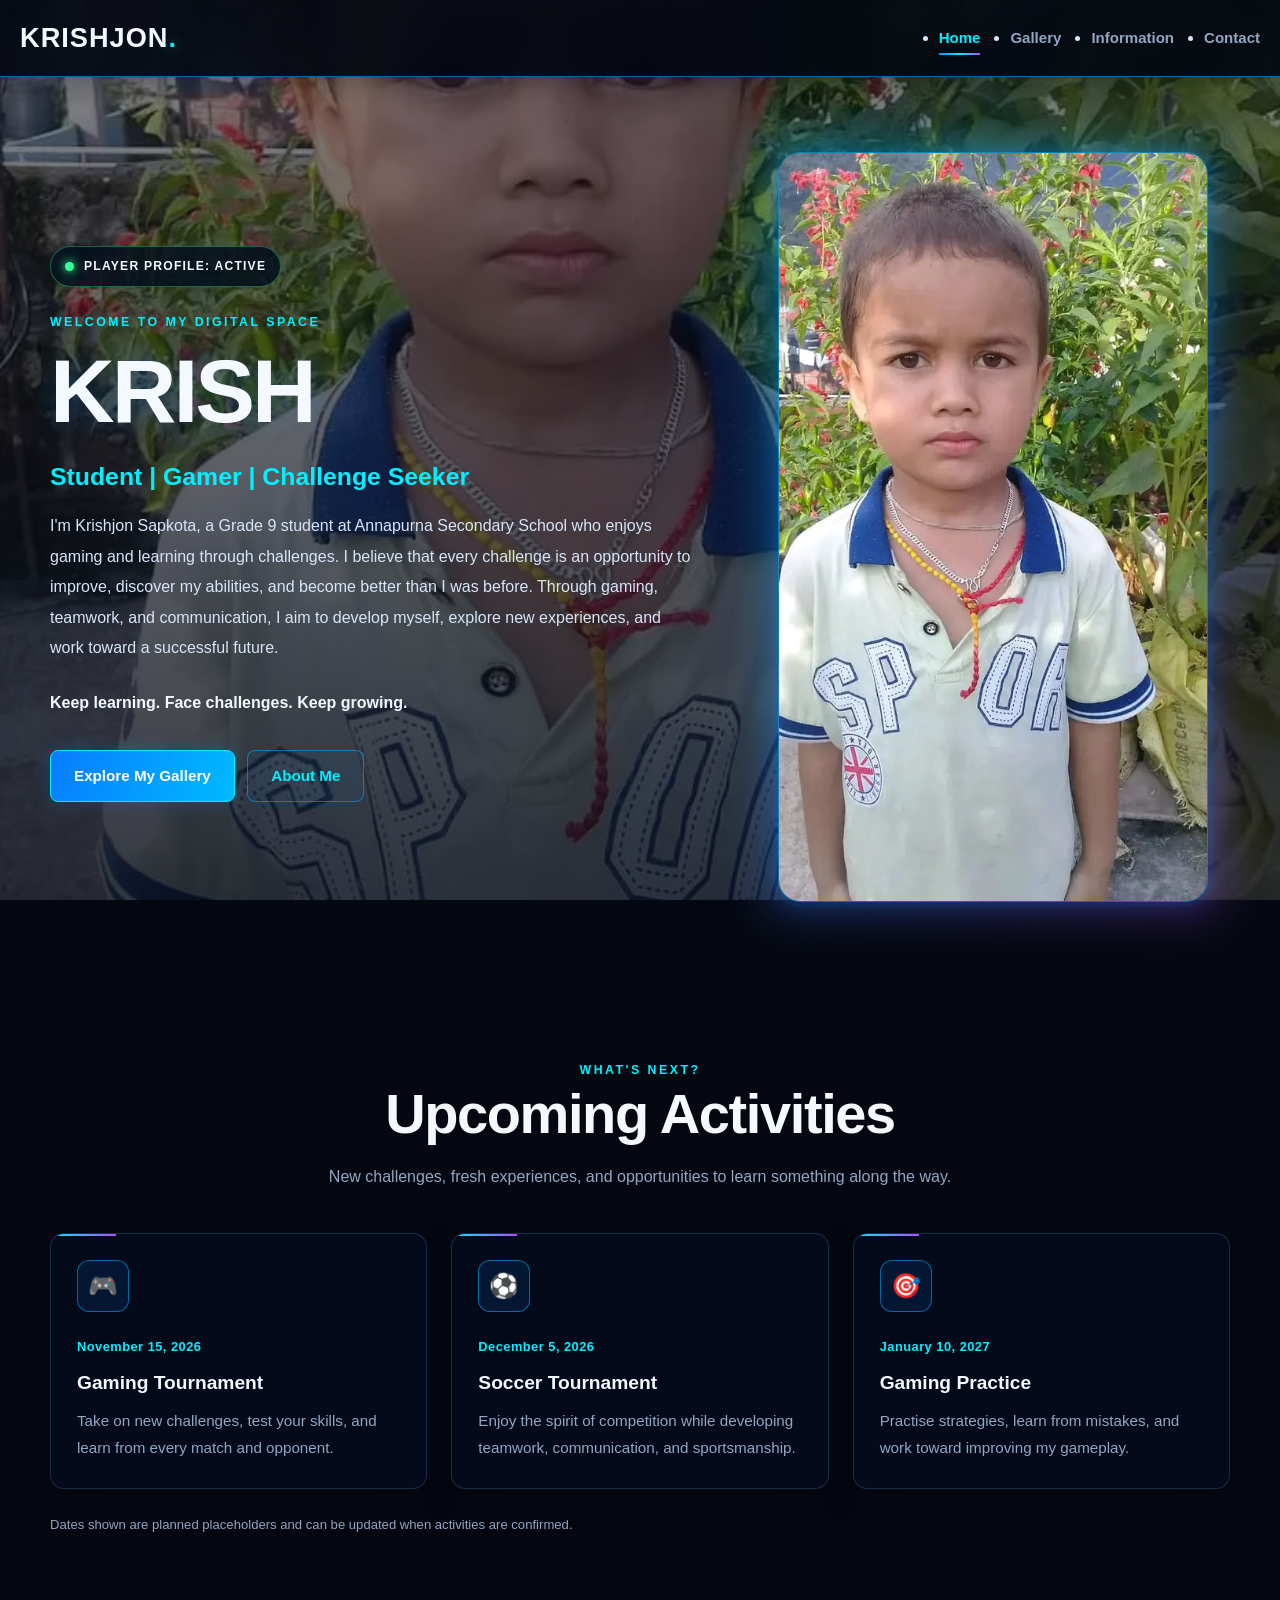
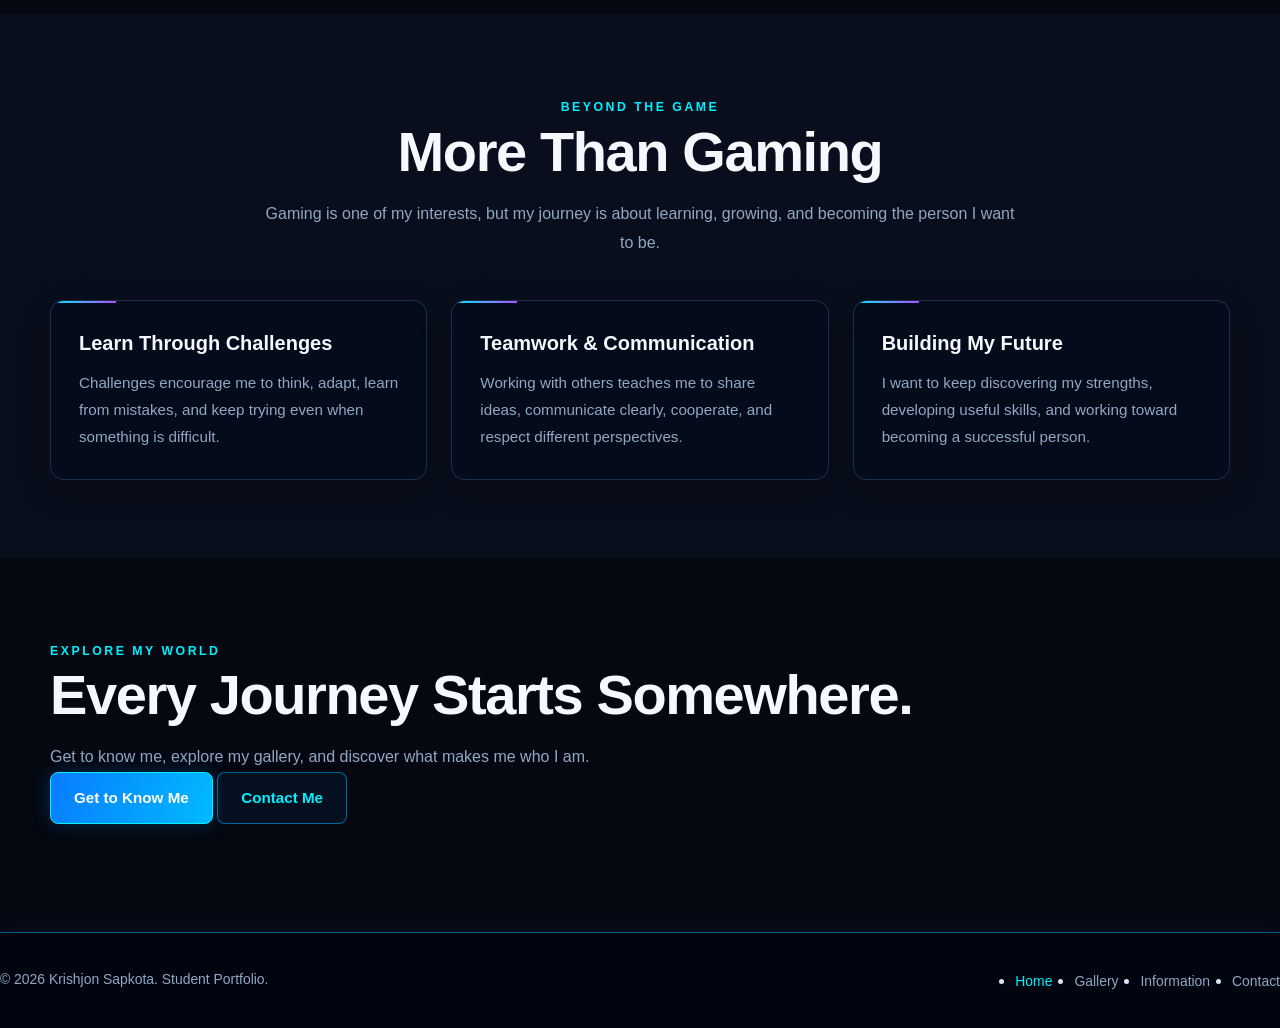
==== commit 7d7373ec: "Update hero title from 'KRISHJON' to 'KRISH'" ====
--- a/index.html
+++ b/index.html
@@ -109,7 +109,7 @@
                     </p>
 
                     <h1 class="hero-title">
-                        KRISHJON
+                        KRISH
                     </h1>
 
 
--- a/style.css
+++ b/style.css
@@ -160,7 +160,7 @@
 rgba(3, 7, 17, 0.48),
 rgba(3, 7, 17, 0.80)
 ),
-url("images/home-gaming-bg.jpg"),
+url("Images/a9618a5b59e84965aed698ec188b7beb.webp"),
 radial-gradient(
 circle at 20% 20%,
 #07376d,
@@ -185,7 +185,7 @@
 rgba(3, 7, 17, 0.55),
 rgba(3, 7, 17, 0.83)
 ),
-url("images/gallery-gaming-bg.jpg"),
+url("Images/wp7537567.jpg"),
 radial-gradient(
 circle at 80% 20%,
 #35105d,
@@ -210,7 +210,7 @@
 rgba(3, 7, 17, 0.56),
 rgba(3, 7, 17, 0.84)
 ),
-url("images/information-gaming-bg.jpg"),
+url("Images/legends-of-runeterra-mobile-victory.png"),
 radial-gradient(
 circle at 20% 20%,
 #063d68,
@@ -235,7 +235,7 @@
 rgba(3, 7, 17, 0.50),
 rgba(3, 7, 17, 0.80)
 ),
-url("images/contact-gaming-bg.jpg"),
+url("Images/360_F_505024392_UKsgoRQFhPgoO2MdU7moGkGeSNYXhpbR.jpg"),
 radial-gradient(
 circle at 80% 15%,
 #311064,
